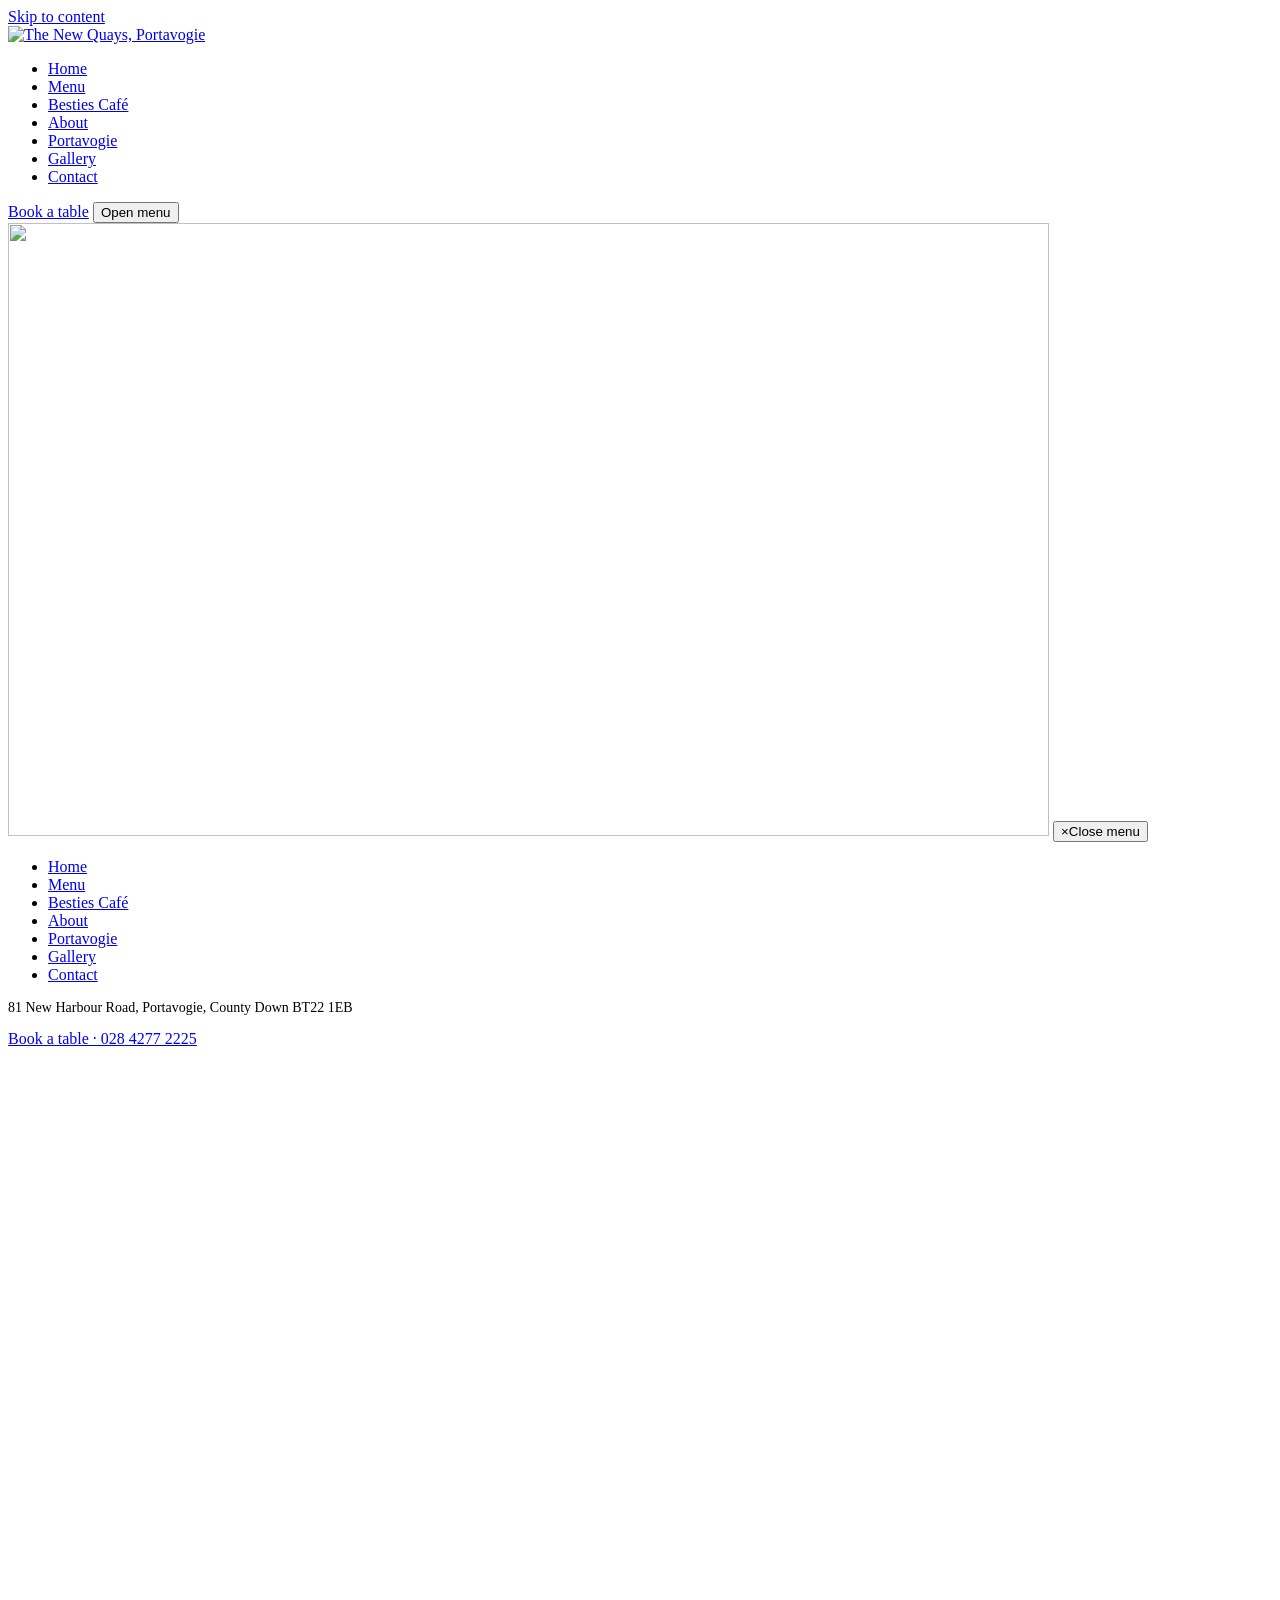
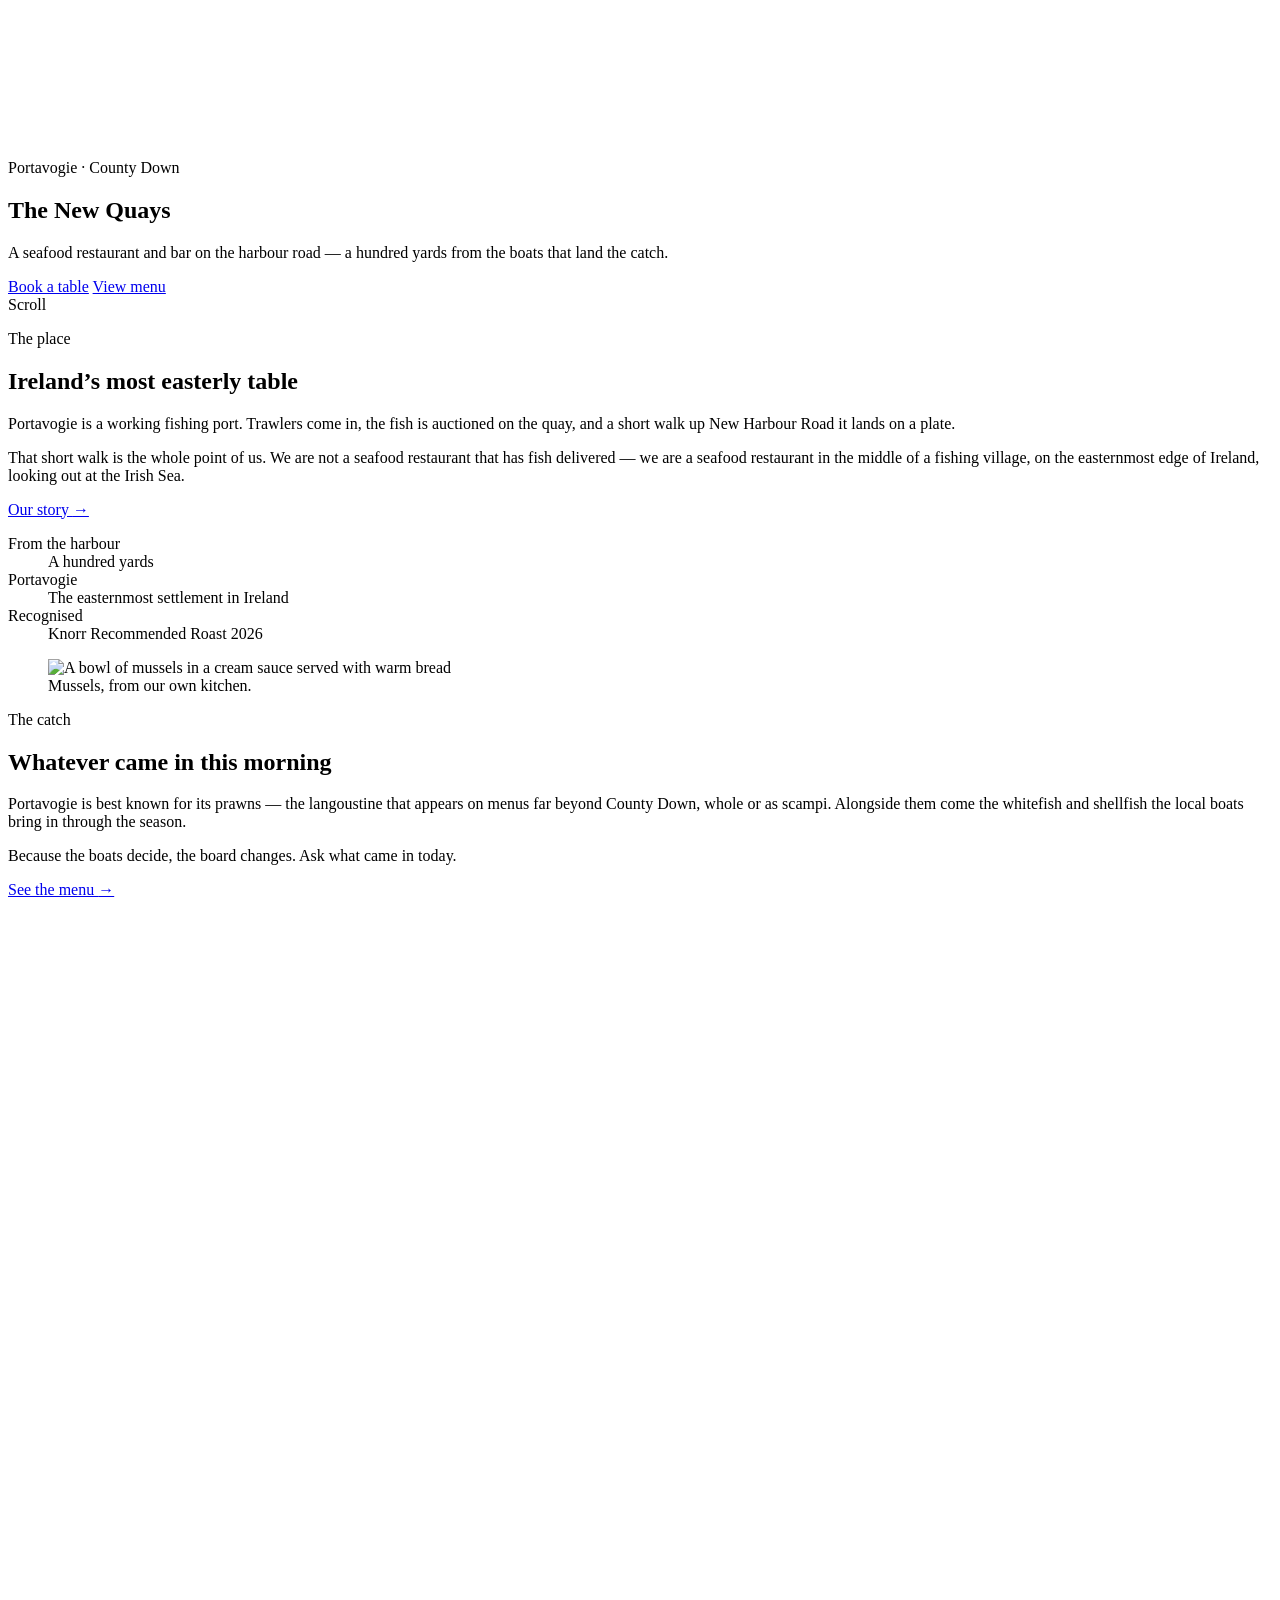
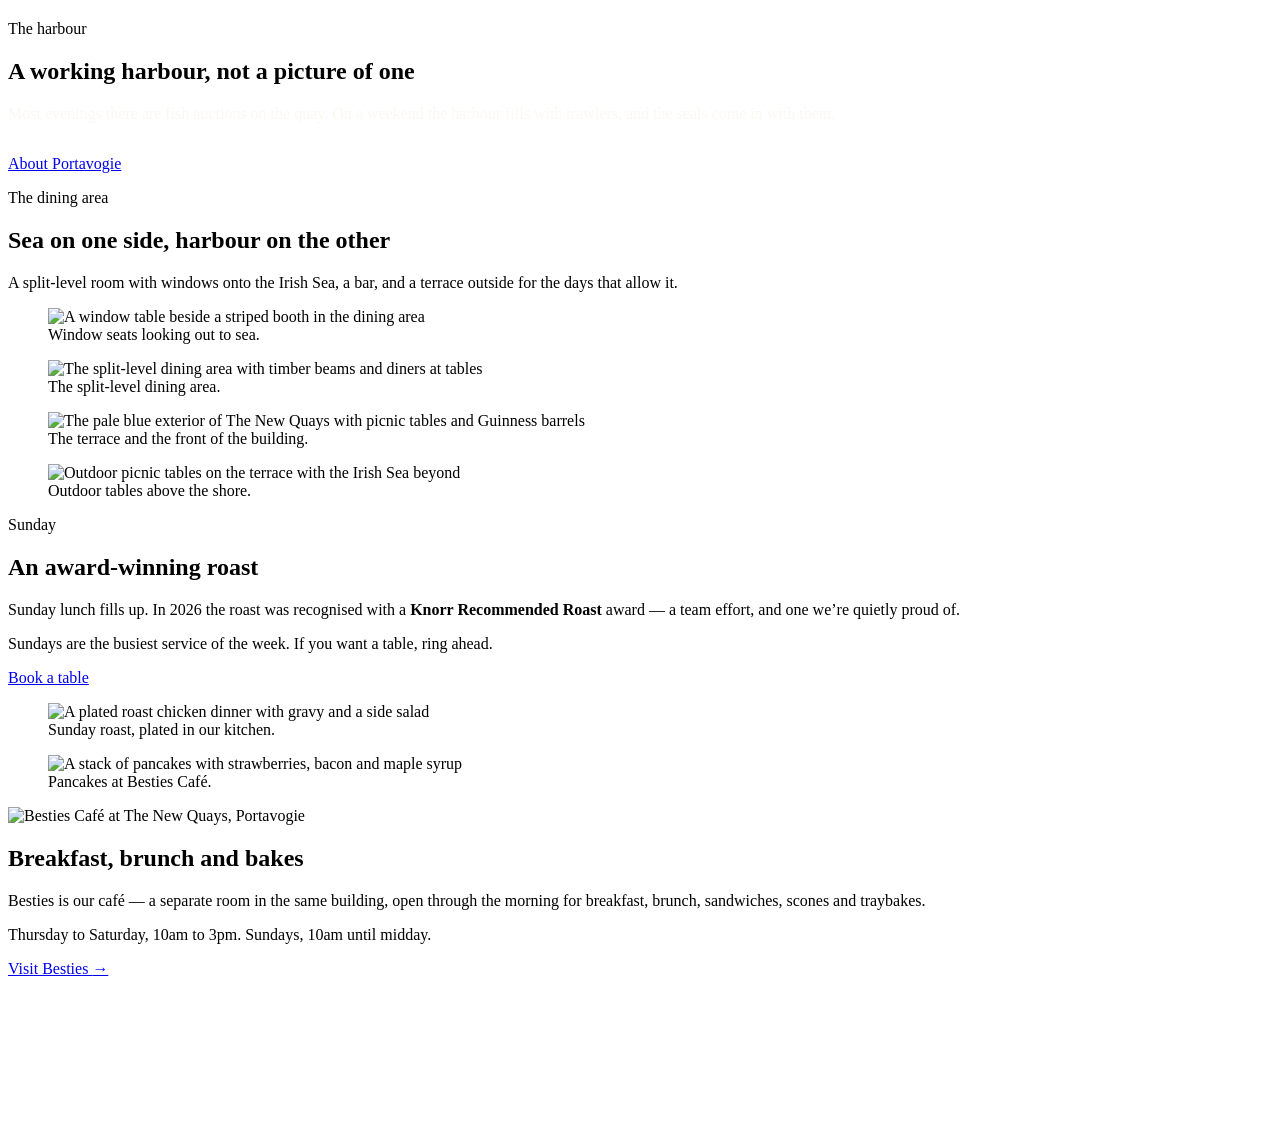
==== index.html @ cab7f283 "Rename quaysindex.html to index.html" ====
<!DOCTYPE html>
<html lang="en-GB">
<head>
  <meta charset="utf-8">
  <meta name="viewport" content="width=device-width, initial-scale=1">
  <title>The New Quays, Portavogie | Seafood Restaurant &amp; Bar, County Down</title>
  <meta name="description" content="Seafood restaurant and bar on the harbour road in Portavogie, County Down. A hundred yards from the boats. Book a table on 028 4277 2225.">
  <link rel="canonical" href="https://REPLACE-WITH-DOMAIN.co.uk/index.html">
  <meta name="theme-color" content="#16120E">

  <meta property="og:type" content="website">
  <meta property="og:site_name" content="The New Quays, Portavogie">
  <meta property="og:locale" content="en_GB">
  <meta property="og:title" content="The New Quays, Portavogie | Seafood Restaurant &amp; Bar, County Down">
  <meta property="og:description" content="Seafood restaurant and bar on the harbour road in Portavogie, County Down. A hundred yards from the boats. Book a table on 028 4277 2225.">
  <meta property="og:url" content="https://REPLACE-WITH-DOMAIN.co.uk/index.html">
  <meta property="og:image" content="https://REPLACE-WITH-DOMAIN.co.uk/assets/img/harbour-aerial.jpg">
  <meta property="og:image:alt" content="The New Quays, Portavogie">
  <meta name="twitter:card" content="summary_large_image">
  <meta name="twitter:title" content="The New Quays, Portavogie | Seafood Restaurant &amp; Bar, County Down">
  <meta name="twitter:description" content="Seafood restaurant and bar on the harbour road in Portavogie, County Down. A hundred yards from the boats. Book a table on 028 4277 2225.">
  <meta name="twitter:image" content="https://REPLACE-WITH-DOMAIN.co.uk/assets/img/harbour-aerial.jpg">

  <link rel="icon" href="assets/img/logo-newquays.png" type="image/png">
  <link rel="apple-touch-icon" href="assets/img/logo-newquays.png">

  <link rel="preconnect" href="https://fonts.googleapis.com">
  <link rel="preconnect" href="https://fonts.gstatic.com" crossorigin>
  <link rel="stylesheet" href="https://fonts.googleapis.com/css2?family=Fraunces:opsz,wght@9..144,300;9..144,400;9..144,500&family=Inter+Tight:wght@400;500;600&display=swap">
  <link rel="preload" as="image" href="assets/img/harbour-aerial-1146.webp" type="image/webp" fetchpriority="high">
  <link rel="stylesheet" href="assets/css/style.css">
  <script>document.documentElement.classList.add("js");</script>

  <script type="application/ld+json">{
  "@context": "https://schema.org",
  "@type": "Restaurant",
  "@id": "https://REPLACE-WITH-DOMAIN.co.uk/#restaurant",
  "name": "The New Quays",
  "alternateName": ["The Quays", "New Quays Portavogie"],
  "description": "Seafood restaurant and bar on the harbour road in Portavogie, County Down, Northern Ireland.",
  "url": "https://REPLACE-WITH-DOMAIN.co.uk/",
  "telephone": "+442842772225",
  "servesCuisine": ["Seafood", "Irish", "British"],
  "priceRange": "££",
  "currenciesAccepted": "GBP",
  "hasMenu": "https://REPLACE-WITH-DOMAIN.co.uk/menu.html",
  "acceptsReservations": "True",
  "award": "Knorr Recommended Roast 2026",
  "image": ["https://REPLACE-WITH-DOMAIN.co.uk/assets/img/harbour-aerial.jpg", "https://REPLACE-WITH-DOMAIN.co.uk/assets/img/exterior-terrace.jpg", "https://REPLACE-WITH-DOMAIN.co.uk/assets/img/dish-mussels.jpg"],
  "address": {
    "@type": "PostalAddress",
    "streetAddress": "81 New Harbour Road",
    "addressLocality": "Portavogie",
    "addressRegion": "County Down",
    "postalCode": "BT22 1EB",
    "addressCountry": "GB"
  },
  "amenityFeature": [
    {"@type": "LocationFeatureSpecification", "name": "Free on-site parking", "value": true},
    {"@type": "LocationFeatureSpecification", "name": "Outdoor seating", "value": true},
    {"@type": "LocationFeatureSpecification", "name": "Dog friendly", "value": true}
  ],
  "department": {
    "@type": "CafeOrCoffeeShop",
    "@id": "https://REPLACE-WITH-DOMAIN.co.uk/besties.html#besties",
    "name": "Besties Café",
    "url": "https://REPLACE-WITH-DOMAIN.co.uk/besties.html",
    "telephone": "+442842772225",
    "servesCuisine": ["Breakfast", "Brunch", "Coffee"],
    "priceRange": "££",
    "address": {
      "@type": "PostalAddress",
      "streetAddress": "81 New Harbour Road",
      "addressLocality": "Portavogie",
      "addressRegion": "County Down",
      "postalCode": "BT22 1EB",
      "addressCountry": "GB"
    },
    "openingHoursSpecification": [
      {"@type": "OpeningHoursSpecification", "dayOfWeek": ["Thursday","Friday","Saturday"], "opens": "10:00", "closes": "15:00"},
      {"@type": "OpeningHoursSpecification", "dayOfWeek": "Sunday", "opens": "10:00", "closes": "12:00"}
    ]
  }
}</script>
</head>
<body>
<a class="skip-link" href="#main">Skip to content</a>
<header class="site-header">
  <div class="site-header__inner">
    <a class="brand" href="index.html" aria-label="The New Quays, Portavogie — home">
      <img src="assets/img/logo-newquays.webp" alt="The New Quays, Portavogie" width="1041" height="613">
    </a>
    <nav class="nav" aria-label="Primary"><ul><li><a href="index.html" aria-current="page">Home</a></li><li><a href="menu.html">Menu</a></li><li><a href="besties.html">Besties Café</a></li><li><a href="about.html">About</a></li><li><a href="portavogie.html">Portavogie</a></li><li><a href="gallery.html">Gallery</a></li><li><a href="contact.html">Contact</a></li></ul></nav>
    <div class="header-actions">
      <a class="btn btn--primary" href="tel:+442842772225" data-book>Book a table</a>
      <button class="nav-toggle" type="button" aria-expanded="false" aria-controls="mobile-nav">
        <span class="nav-toggle__bars" aria-hidden="true"></span>
        <span class="visually-hidden">Open menu</span>
      </button>
    </div>
  </div>
</header>

<div class="mobile-nav" id="mobile-nav" data-open="false" aria-hidden="true">
  <div class="mobile-nav__top">
    <img src="assets/img/logo-newquays.webp" alt="" width="1041" height="613">
    <button class="mobile-nav__close" type="button"><span aria-hidden="true">&times;</span><span class="visually-hidden">Close menu</span></button>
  </div>
  <nav aria-label="Mobile"><ul><li><a class="mobile-nav__link" style="--i:0" href="index.html" aria-current="page">Home</a></li><li><a class="mobile-nav__link" style="--i:1" href="menu.html">Menu</a></li><li><a class="mobile-nav__link" style="--i:2" href="besties.html">Besties Café</a></li><li><a class="mobile-nav__link" style="--i:3" href="about.html">About</a></li><li><a class="mobile-nav__link" style="--i:4" href="portavogie.html">Portavogie</a></li><li><a class="mobile-nav__link" style="--i:5" href="gallery.html">Gallery</a></li><li><a class="mobile-nav__link" style="--i:6" href="contact.html">Contact</a></li></ul></nav>
  <div class="mobile-nav__foot">
    <p class="muted" style="font-size:.875rem">81 New Harbour Road, Portavogie, County Down BT22 1EB</p>
    <a class="btn btn--primary" href="tel:+442842772225" data-book>Book a table &middot; 028 4277 2225</a>
  </div>
</div>
<main id="main">

<section class="hero">
  <div class="hero__media">
    <picture><source type="image/webp" srcset="assets/img/harbour-aerial-600.webp 600w, assets/img/harbour-aerial-900.webp 900w, assets/img/harbour-aerial-1146.webp 1146w" sizes="100vw"><img src="assets/img/harbour-aerial.jpg" alt="Aerial view of Portavogie harbour with fishing boats moored inside the sea walls" loading="eager" decoding="async" fetchpriority="high" width="1146" height="691" class=""></picture>
  </div>
  <div class="hero__inner wrap">
    <p class="hero__place">Portavogie &middot; County Down</p>
    <h1>The New Quays</h1>
    <p class="hero__lead">A seafood restaurant and bar on the harbour road &mdash; a hundred yards from the boats that land the catch.</p>
    <div class="hero__actions">
      <a class="btn btn--on-image" href="tel:+442842772225" data-book>Book a table</a>
      <a class="btn btn--ghost" href="menu.html">View menu</a>
    </div>
  </div>
  <span class="hero__scroll" aria-hidden="true">Scroll</span>
</section>

<section class="section">
  <div class="wrap">
    <div class="split split--wide-text reveal">
      <div>
        <p class="eyebrow">The place</p>
        <h2>Ireland&rsquo;s most easterly table</h2>
      </div>
      <div class="stack">
        <p class="lead">Portavogie is a working fishing port. Trawlers come in, the fish is auctioned on the quay, and a short walk up New Harbour Road it lands on a plate.</p>
        <p class="muted">That short walk is the whole point of us. We are not a seafood restaurant that has fish delivered &mdash; we are a seafood restaurant in the middle of a fishing village, on the easternmost edge of Ireland, looking out at the Irish Sea.</p>
        <a class="link-arrow" href="about.html">Our story <span aria-hidden="true">&rarr;</span></a>
      </div>
    </div>

    <dl class="facts mt-l reveal">
      <div class="fact"><dt>From the harbour</dt><dd>A hundred yards</dd></div>
      <div class="fact"><dt>Portavogie</dt><dd>The easternmost settlement in Ireland</dd></div>
      <div class="fact"><dt>Recognised</dt><dd>Knorr Recommended Roast 2026</dd></div>
    </dl>
  </div>
</section>

<section class="section section--tint">
  <div class="wrap">
    <div class="split split--wide-media reveal">
      <figure class="fig">
        <picture><source type="image/webp" srcset="assets/img/dish-mussels-600.webp 600w, assets/img/dish-mussels-900.webp 900w, assets/img/dish-mussels-1065.webp 1065w" sizes="(min-width:56rem) 45vw, 92vw"><img src="assets/img/dish-mussels.jpg" alt="A bowl of mussels in a cream sauce served with warm bread" loading="lazy" decoding="async" width="1065" height="1430" class="" style="aspect-ratio:4/5;object-fit:cover"></picture>
        <figcaption>Mussels, from our own kitchen.</figcaption>
      </figure>
      <div class="stack">
        <p class="eyebrow">The catch</p>
        <h2>Whatever came in this morning</h2>
        <p class="muted">Portavogie is best known for its prawns &mdash; the langoustine that appears on menus far beyond County Down, whole or as scampi. Alongside them come the whitefish and shellfish the local boats bring in through the season.</p>
        <p class="muted">Because the boats decide, the board changes. Ask what came in today.</p>
        <a class="link-arrow" href="menu.html">See the menu <span aria-hidden="true">&rarr;</span></a>
      </div>
    </div>
  </div>
</section>

<section class="statement">
  <div class="statement__media"><picture><source type="image/webp" srcset="assets/img/harbour-boats-600.webp 600w, assets/img/harbour-boats-900.webp 900w, assets/img/harbour-boats-1100.webp 1100w" sizes="100vw"><img src="assets/img/harbour-boats.jpg" alt="Fishing trawlers moored in Portavogie harbour on a clear morning" loading="lazy" decoding="async" width="1100" height="701" class=""></picture></div>
  <div class="statement__inner">
    <p class="eyebrow eyebrow--center" style="color:var(--gold-lt)">The harbour</p>
    <h2>A working harbour, not a picture of one</h2>
    <p class="lead" style="margin-top:1.25rem;color:rgba(250,247,240,.88)">Most evenings there are fish auctions on the quay. On a weekend the harbour fills with trawlers, and the seals come in with them.</p>
    <p style="margin-top:2rem"><a class="btn btn--on-image" href="portavogie.html">About Portavogie</a></p>
  </div>
</section>

<section class="section">
  <div class="wrap">
    <div class="reveal" style="max-width:44rem">
      <p class="eyebrow">The dining area</p>
      <h2>Sea on one side, harbour on the other</h2>
      <p class="muted mt-m">A split-level room with windows onto the Irish Sea, a bar, and a terrace outside for the days that allow it.</p>
    </div>
    <div class="rail mt-l reveal">
      <figure class="fig"><picture><source type="image/webp" srcset="assets/img/dining-booth-600.webp 600w, assets/img/dining-booth-900.webp 900w, assets/img/dining-booth-1181.webp 1181w" sizes="(min-width:72rem) 27vw, (min-width:46rem) 38vw, 76vw"><img src="assets/img/dining-booth.jpg" alt="A window table beside a striped booth in the dining area" loading="lazy" decoding="async" width="1181" height="873" class="" style="aspect-ratio:3/4;object-fit:cover"></picture><figcaption>Window seats looking out to sea.</figcaption></figure>
      <figure class="fig"><picture><source type="image/webp" srcset="assets/img/dining-room-600.webp 600w, assets/img/dining-room-900.webp 900w, assets/img/dining-room-1200.webp 1200w, assets/img/dining-room-1209.webp 1209w" sizes="(min-width:72rem) 27vw, (min-width:46rem) 38vw, 76vw"><img src="assets/img/dining-room.jpg" alt="The split-level dining area with timber beams and diners at tables" loading="lazy" decoding="async" width="1209" height="643" class="" style="aspect-ratio:3/4;object-fit:cover"></picture><figcaption>The split-level dining area.</figcaption></figure>
      <figure class="fig"><picture><source type="image/webp" srcset="assets/img/exterior-terrace-600.webp 600w, assets/img/exterior-terrace-900.webp 900w, assets/img/exterior-terrace-1200.webp 1200w, assets/img/exterior-terrace-1245.webp 1245w" sizes="(min-width:72rem) 27vw, (min-width:46rem) 38vw, 76vw"><img src="assets/img/exterior-terrace.jpg" alt="The pale blue exterior of The New Quays with picnic tables and Guinness barrels" loading="lazy" decoding="async" width="1245" height="901" class="" style="aspect-ratio:3/4;object-fit:cover"></picture><figcaption>The terrace and the front of the building.</figcaption></figure>
      <figure class="fig"><picture><source type="image/webp" srcset="assets/img/terrace-sea-600.webp 600w, assets/img/terrace-sea-900.webp 900w, assets/img/terrace-sea-1200.webp 1200w, assets/img/terrace-sea-1235.webp 1235w" sizes="(min-width:72rem) 27vw, (min-width:46rem) 38vw, 76vw"><img src="assets/img/terrace-sea.jpg" alt="Outdoor picnic tables on the terrace with the Irish Sea beyond" loading="lazy" decoding="async" width="1235" height="922" class="" style="aspect-ratio:3/4;object-fit:cover"></picture><figcaption>Outdoor tables above the shore.</figcaption></figure>
    </div>
  </div>
</section>

<section class="section section--tint">
  <div class="wrap">
    <div class="split split--flip reveal">
      <div class="stack">
        <p class="eyebrow">Sunday</p>
        <h2>An award-winning roast</h2>
        <p class="muted">Sunday lunch fills up. In 2026 the roast was recognised with a <strong>Knorr Recommended Roast</strong> award &mdash; a team effort, and one we&rsquo;re quietly proud of.</p>
        <p class="muted">Sundays are the busiest service of the week. If you want a table, ring ahead.</p>
        <a class="btn btn--primary" href="tel:+442842772225" data-book>Book a table</a>
      </div>
      <figure class="fig"><picture><source type="image/webp" srcset="assets/img/dish-roast-600.webp 600w, assets/img/dish-roast-900.webp 900w, assets/img/dish-roast-1200.webp 1200w, assets/img/dish-roast-1282.webp 1282w" sizes="(min-width:56rem) 45vw, 92vw"><img src="assets/img/dish-roast.jpg" alt="A plated roast chicken dinner with gravy and a side salad" loading="lazy" decoding="async" width="1282" height="866" class="" style="aspect-ratio:4/3;object-fit:cover"></picture><figcaption>Sunday roast, plated in our kitchen.</figcaption></figure>
    </div>
  </div>
</section>

<section class="section">
  <div class="wrap">
    <div class="split split--wide-media reveal">
      <figure class="fig"><picture><source type="image/webp" srcset="assets/img/besties-pancakes-600.webp 600w, assets/img/besties-pancakes-900.webp 900w, assets/img/besties-pancakes-1200.webp 1200w, assets/img/besties-pancakes-1282.webp 1282w" sizes="(min-width:56rem) 45vw, 92vw"><img src="assets/img/besties-pancakes.jpg" alt="A stack of pancakes with strawberries, bacon and maple syrup" loading="lazy" decoding="async" width="1282" height="1543" class="" style="aspect-ratio:4/5;object-fit:cover"></picture><figcaption>Pancakes at Besties Café.</figcaption></figure>
      <div class="stack">
        <img class="besties-lockup" src="assets/img/logo-besties.webp" alt="Besties Café at The New Quays, Portavogie" width="762" height="588" loading="lazy" decoding="async">
        <h2>Breakfast, brunch and bakes</h2>
        <p class="muted">Besties is our caf&eacute; &mdash; a separate room in the same building, open through the morning for breakfast, brunch, sandwiches, scones and traybakes.</p>
        <p class="muted">Thursday to Saturday, 10am to 3pm. Sundays, 10am until midday.</p>
        <a class="link-arrow" href="besties.html">Visit Besties <span aria-hidden="true">&rarr;</span></a>
      </div>
    </div>
  </div>
</section>

<section class="statement">
  <div class="statement__media"><picture><source type="image/webp" srcset="assets/img/exterior-dusk-600.webp 600w, assets/img/exterior-dusk-900.webp 900w, assets/img/exterior-dusk-1200.webp 1200w, assets/img/exterior-dusk-1225.webp 1225w" sizes="100vw"><img src="assets/img/exterior-dusk.jpg" alt="The New Quays at golden hour, seen from New Harbour Road" loading="lazy" decoding="async" width="1225" height="739" class=""></picture></div>
  <div class="statement__inner">
    <p class="eyebrow eyebrow--center" style="color:var(--gold-lt)">Reservations</p>
    <h2>Come to The New Quays</h2>
    <p class="lead" style="margin-top:1.25rem;color:rgba(250,247,240,.88)">We take every booking over the phone. Give us a ring and we&rsquo;ll find you a table.</p>
    <p style="margin-top:2rem"><a class="btn btn--on-image" href="tel:+442842772225" data-book>Book a table &middot; 028 4277 2225</a></p>
    <p style="margin-top:1rem"><span class="status-pill" data-status="restaurant" style="color:rgba(250,247,240,.8)" hidden></span></p>
  </div>
</section>

</main>
<footer class="site-footer">
  <div class="wrap">
    <div class="footer-grid">
      <div>
        <img class="footer-logo" src="assets/img/logo-newquays.webp" alt="The New Quays, Portavogie" width="1041" height="613">
        <p class="muted" style="font-size:.9375rem;max-width:26ch">Seafood, a working harbour and a warm welcome on the east coast of the Ards Peninsula.</p>
      </div>
      <div>
        <h2>Visit</h2>
        <ul>
          <li><a href="menu.html">Menu</a></li>
          <li><a href="besties.html">Besties Café</a></li>
          <li><a href="about.html">About</a></li>
          <li><a href="portavogie.html">Portavogie</a></li>
          <li><a href="gallery.html">Gallery</a></li>
          <li><a href="contact.html">Contact</a></li>
        </ul>
      </div>
      <div>
        <h3>Find us</h3>
        <address style="font-style:normal;font-size:.9375rem;line-height:1.8">
          81 New Harbour Road<br>Portavogie<br>County Down<br>BT22 1EB
        </address>
        <p style="margin-top:1rem"><a href="tel:+442842772225" style="text-decoration:none">028 4277 2225</a></p>
      </div>
      <div>
        <h3>Hours</h3>
        <p class="muted" style="font-size:.9375rem">Restaurant<br><strong style="color:var(--paper)">[OPENING HOURS]</strong></p>
        <p class="muted" style="font-size:.9375rem;margin-top:.75rem">Besties Café<br><strong style="color:var(--paper)">Thu&ndash;Sat 10am&ndash;3pm<br>Sun 10am&ndash;12pm</strong></p>
        <a class="btn btn--primary" style="margin-top:1.25rem" href="tel:+442842772225" data-book>Book a table</a>
        <p class="muted" style="font-size:.8125rem;margin-top:1rem">[FACEBOOK URL] &middot; [INSTAGRAM URL]</p>
      </div>
    </div>
    <div class="footer-bottom">
      <p>&copy; <span data-year>2026</span> The New Quays, Portavogie. All rights reserved.</p>
      <p class="credit">Website by <a href="https://apexdesignni.co.uk/" rel="noopener">Apex Design NI</a></p>
    </div>
  </div>
</footer>

<!-- Sticky mobile booking bar -->
<div class="book-bar" data-visible="false">
  <span class="book-bar__status status-pill" data-status="restaurant" hidden></span>
  <a class="btn" href="tel:+442842772225" data-book>Book a table &middot; 028 4277 2225</a>
</div>

<!-- Desktop booking panel: tel: links do nothing useful on a laptop,
     so the same button opens this instead. -->
<div class="modal" id="booking-panel" data-open="false" role="dialog" aria-modal="true" aria-labelledby="booking-panel-title">
  <button class="modal__btn modal__close" type="button" data-panel-close><span aria-hidden="true">&times;</span><span class="visually-hidden">Close</span></button>
  <div style="background:var(--paper);color:var(--ink);padding:clamp(2rem,5vw,3.5rem);max-width:34rem;width:100%;text-align:center">
    <p class="eyebrow eyebrow--center">Reservations</p>
    <h2 id="booking-panel-title" style="font-size:clamp(1.8rem,3.4vw,2.6rem)">Book by phone</h2>
    <p class="muted" style="margin-top:1rem">We take every reservation over the phone. Give us a ring and we&rsquo;ll find you a table.</p>
    <p style="font-family:var(--display);font-size:clamp(1.8rem,4vw,2.6rem);margin-top:1.5rem"><a href="tel:+442842772225" style="text-decoration:none">028 4277 2225</a></p>
    <p style="margin-top:.5rem"><span class="status-pill" data-status="restaurant" hidden></span></p>
    <p><button class="btn btn--ghost" type="button" data-copy-phone style="margin-top:1.25rem">Copy number</button></p>
    <p class="muted" style="font-size:.875rem;margin-top:1.5rem">Parties of 8 or more, a birthday, a dietary requirement or a dog &mdash; mention it when you ring and we&rsquo;ll be ready for you.</p>
  </div>
</div>

<script src="assets/js/site-config.js"></script>
<script src="assets/js/main.js" defer></script>
</body>
</html>
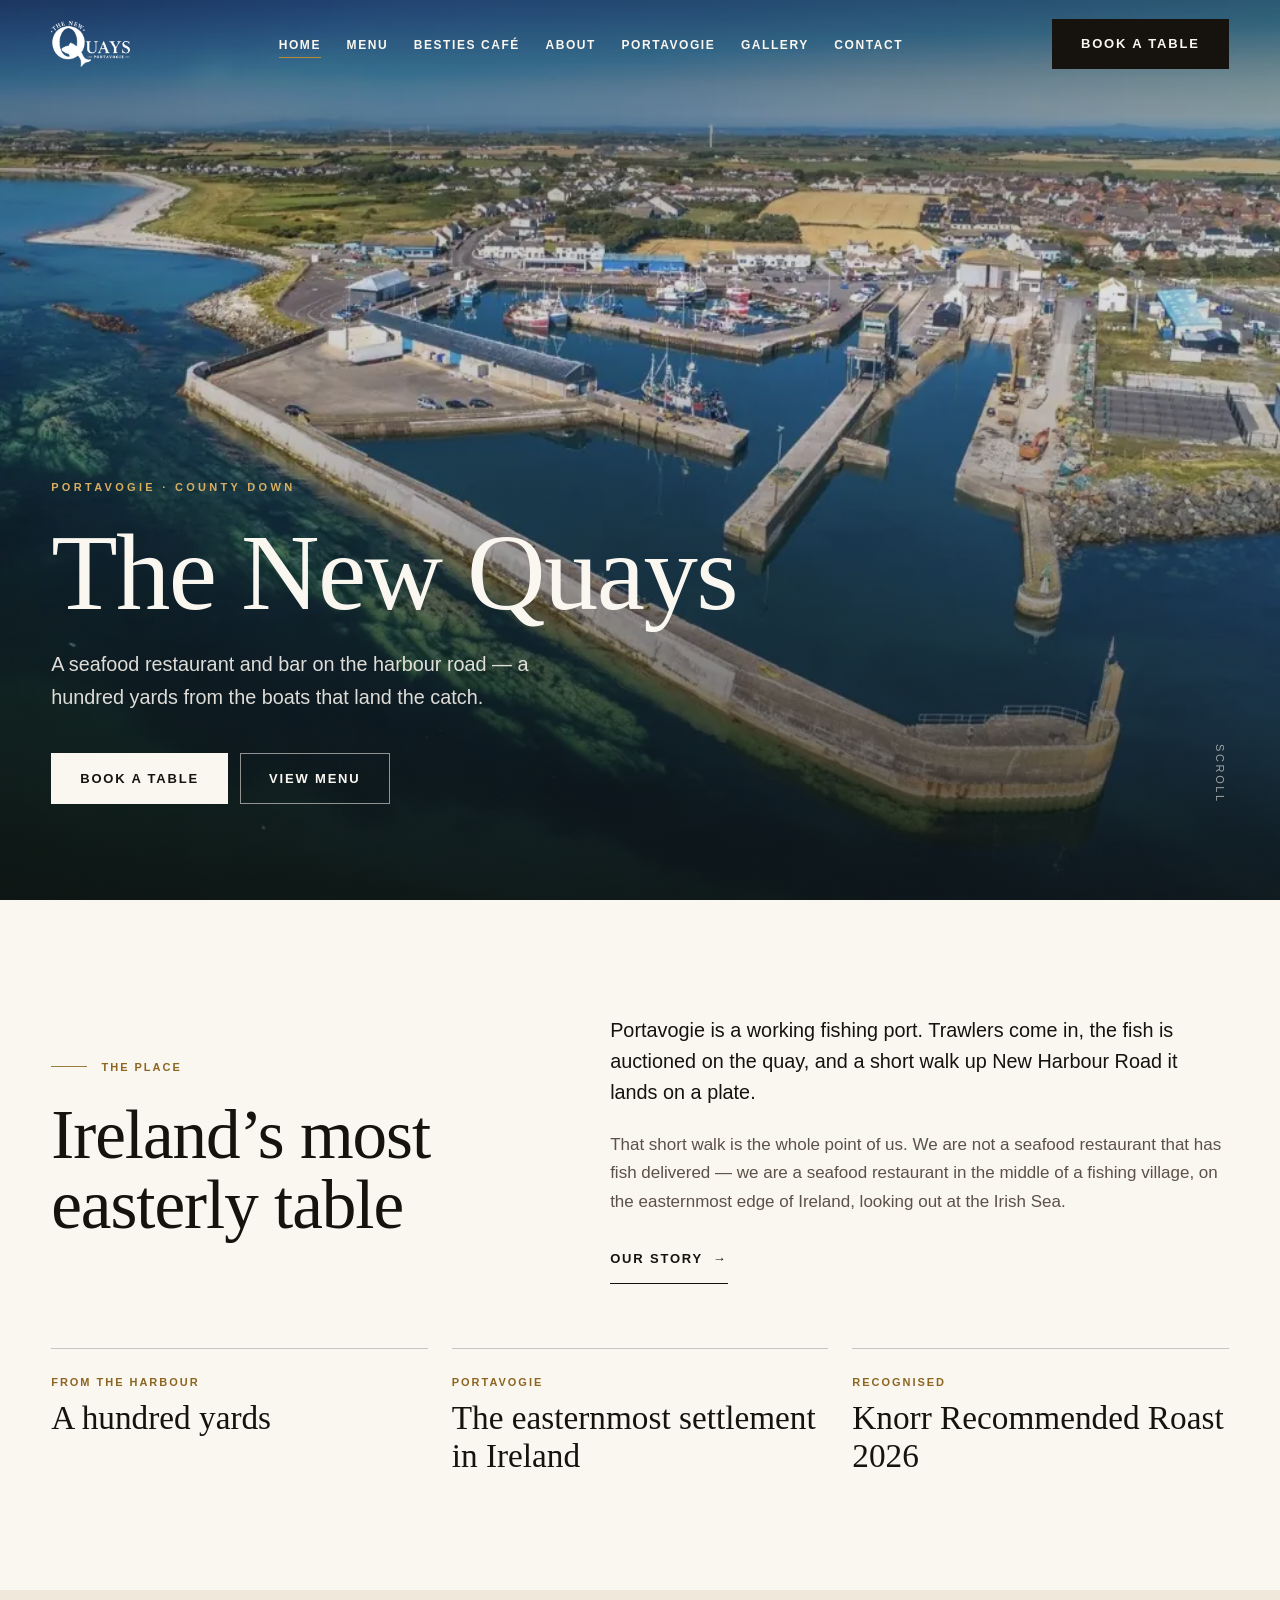
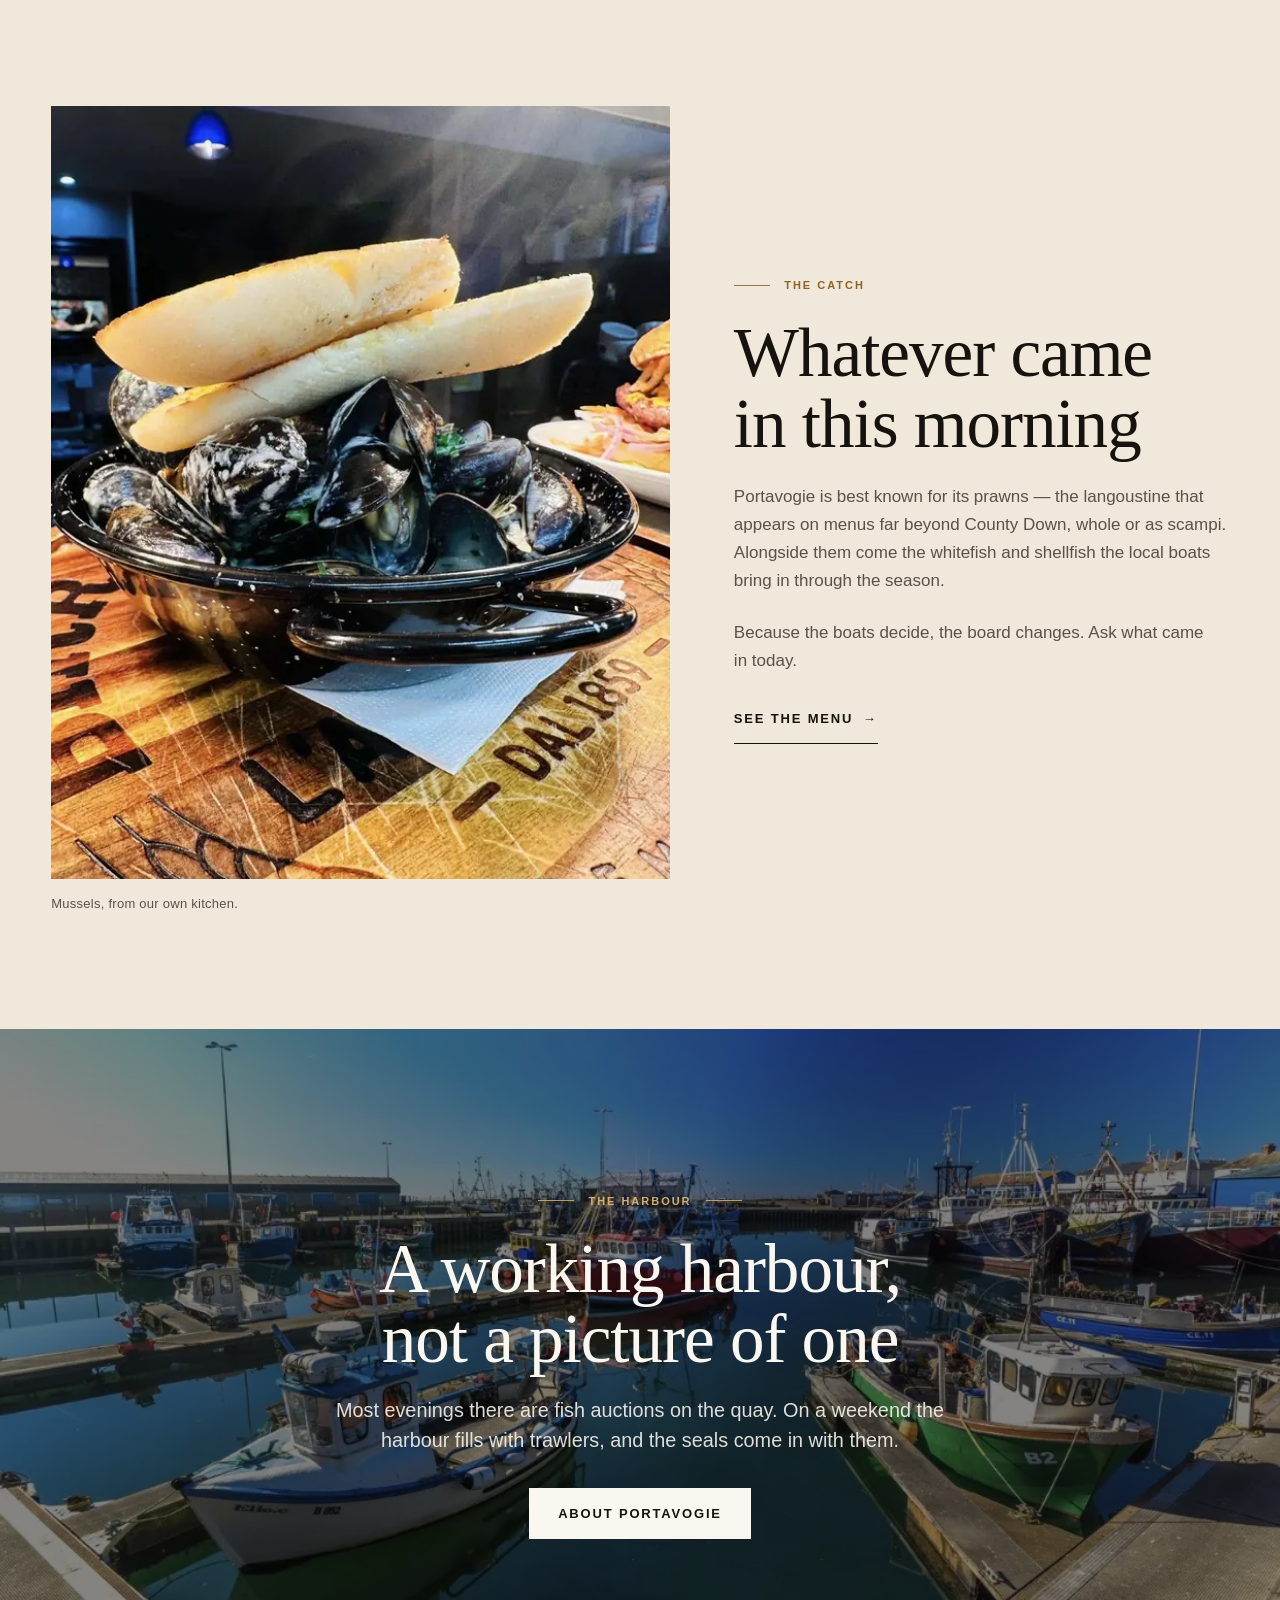
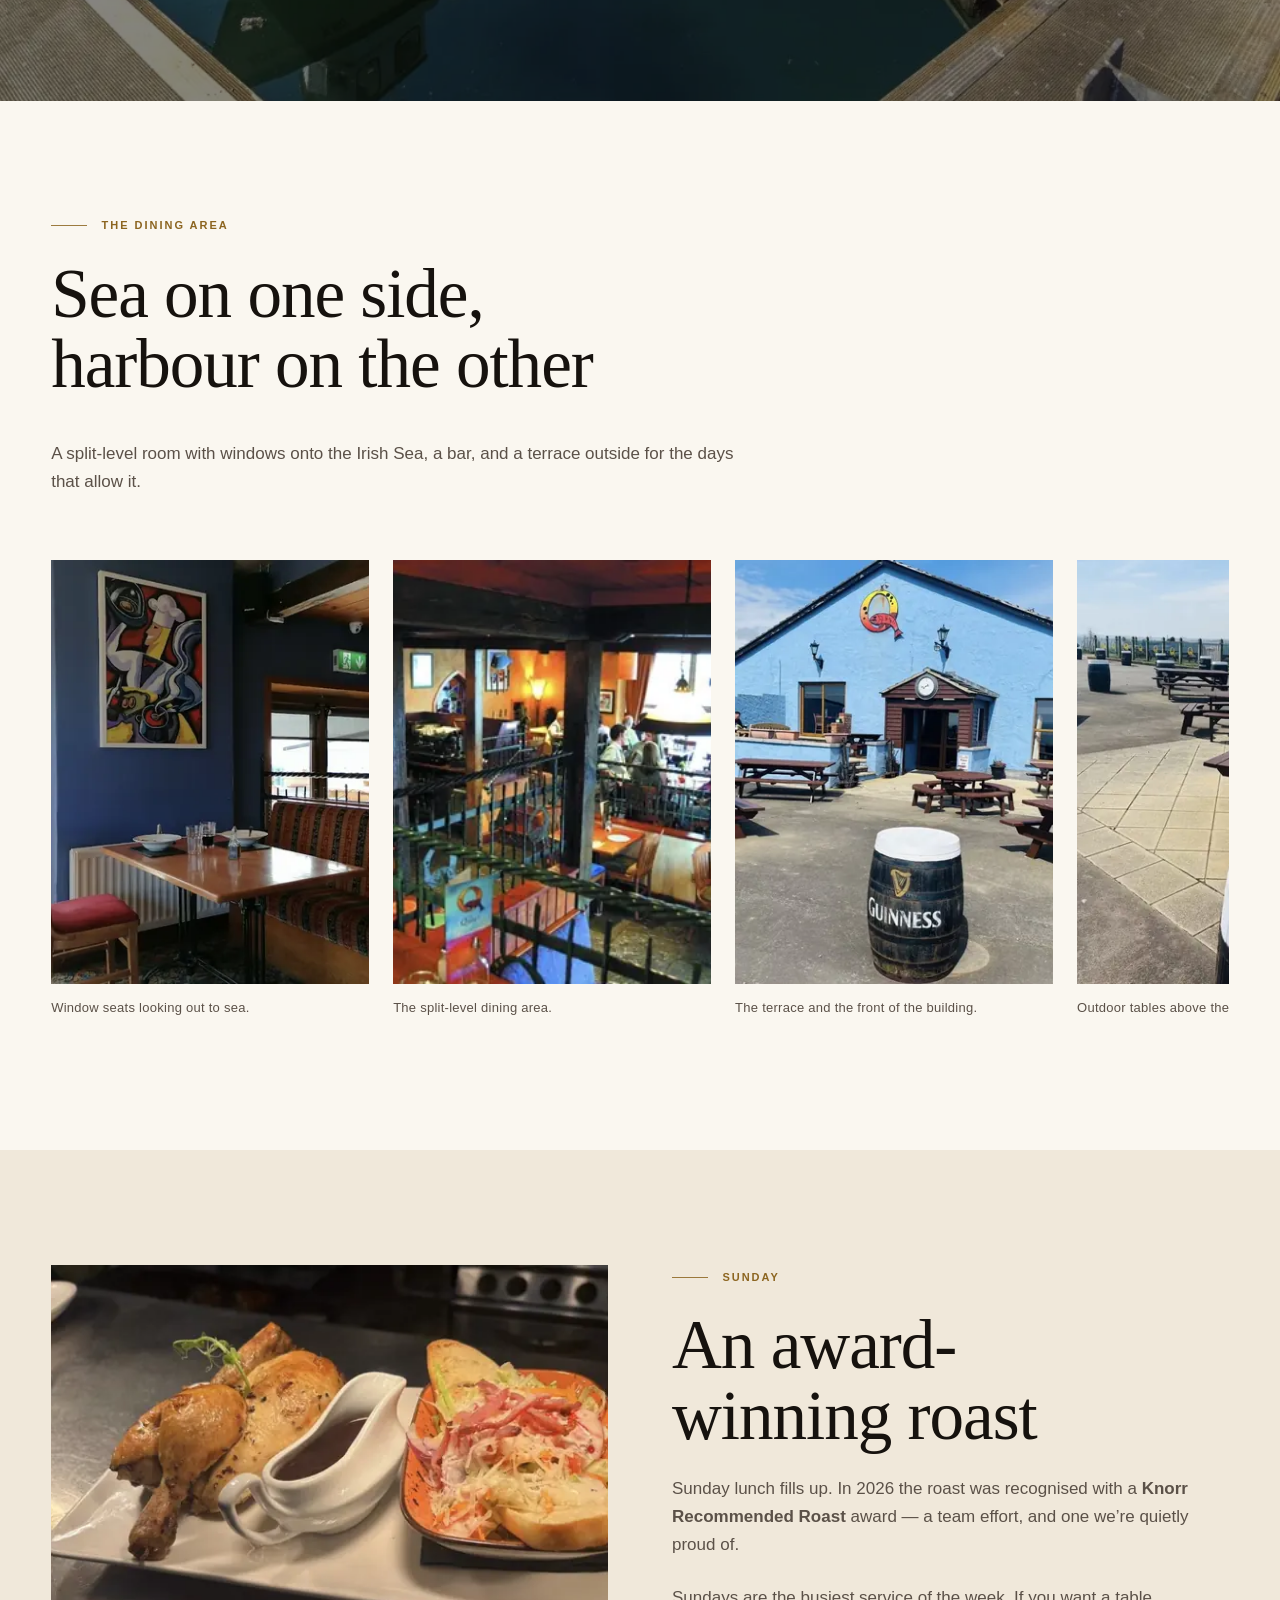
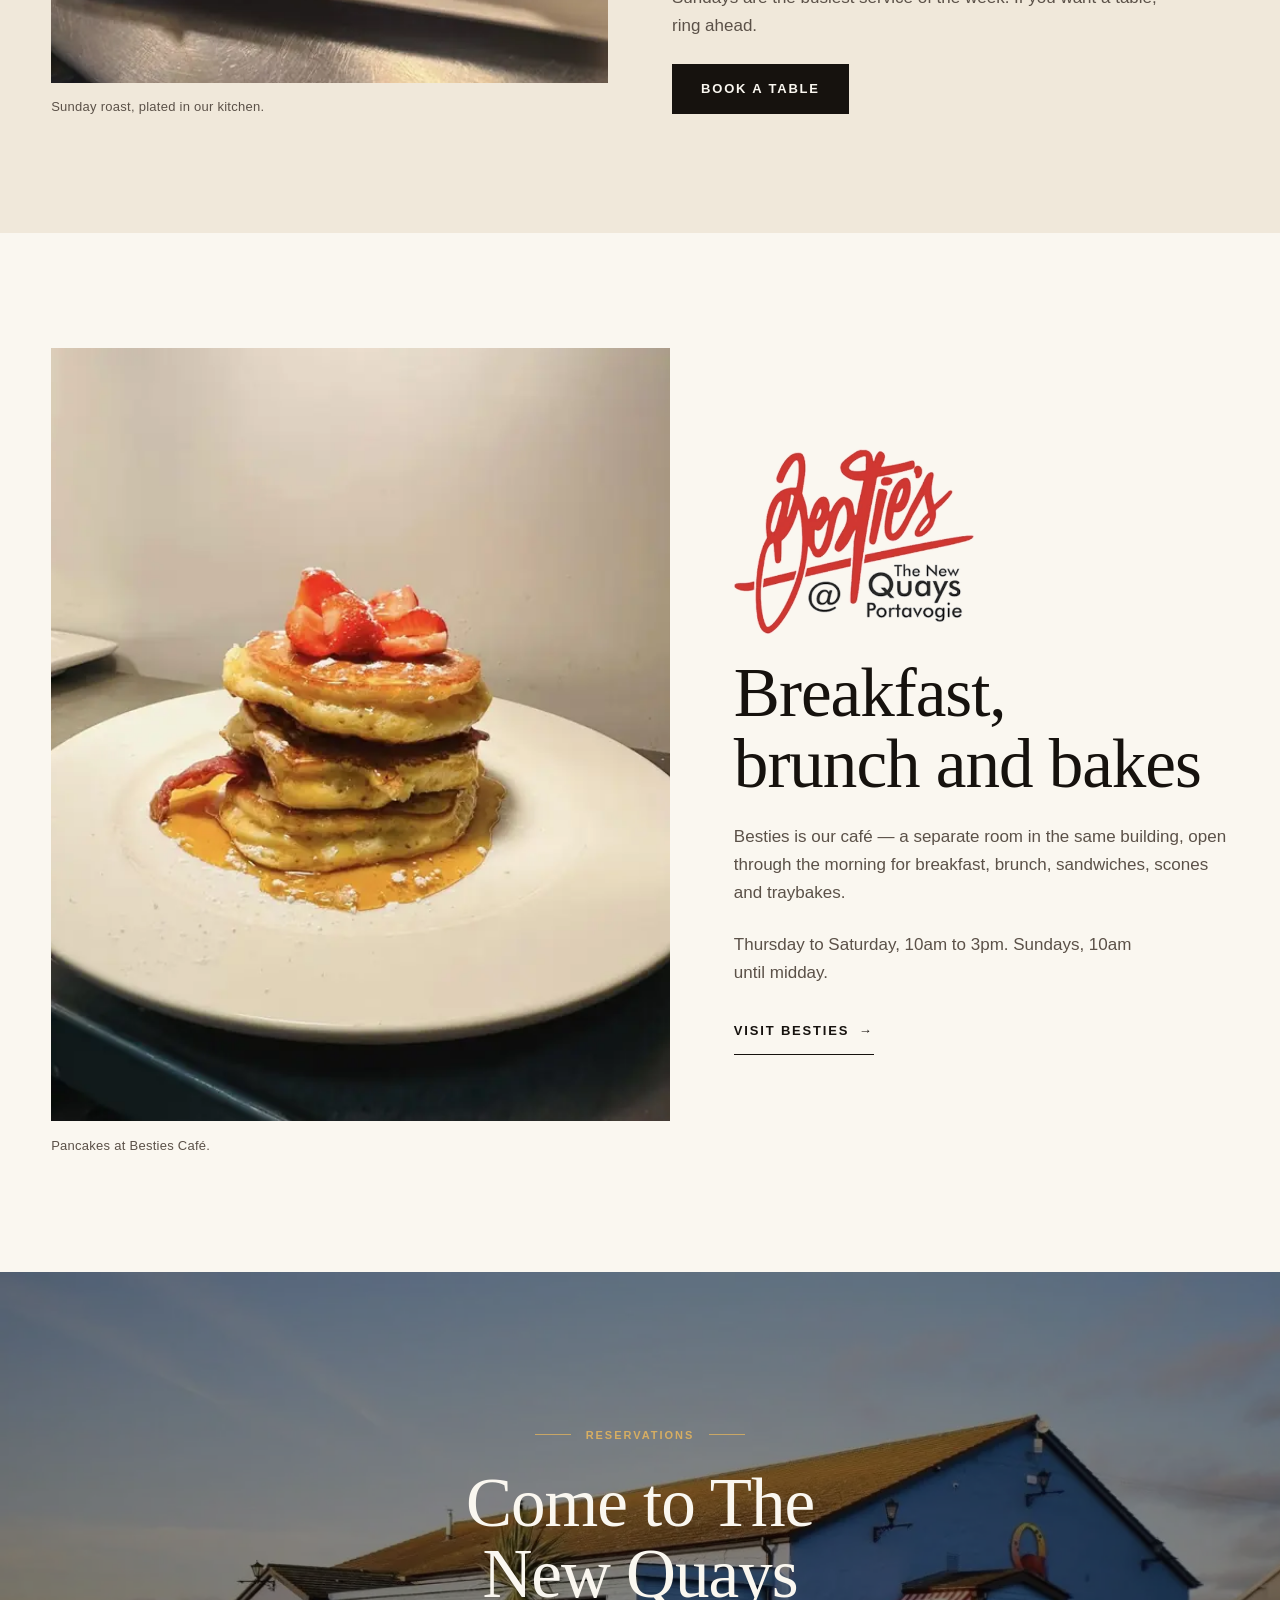
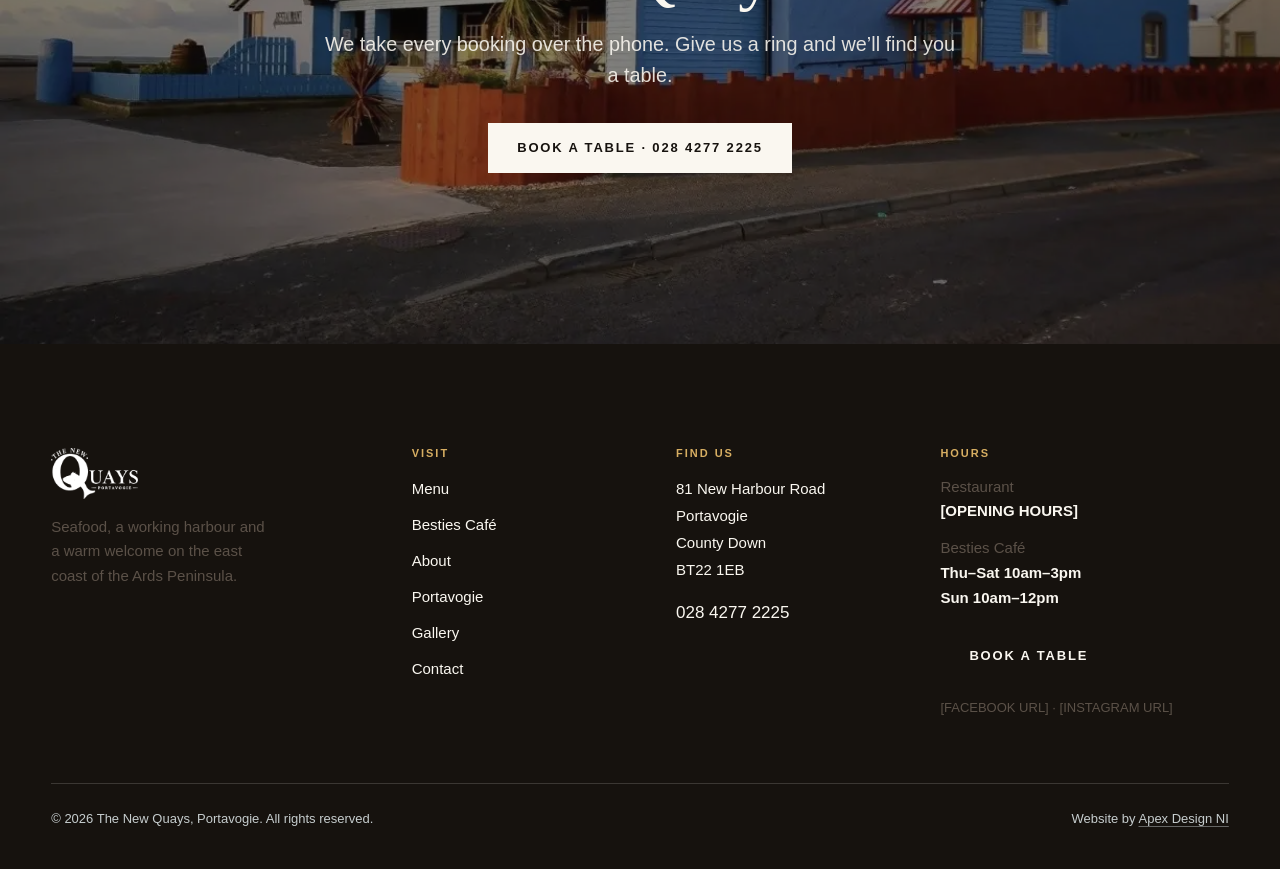
==== commit 7fa67534: "Add files via upload" ====
--- a/index.html
+++ b/index.html
@@ -14,21 +14,21 @@
   <meta property="og:title" content="The New Quays, Portavogie | Seafood Restaurant &amp; Bar, County Down">
   <meta property="og:description" content="Seafood restaurant and bar on the harbour road in Portavogie, County Down. A hundred yards from the boats. Book a table on 028 4277 2225.">
   <meta property="og:url" content="https://REPLACE-WITH-DOMAIN.co.uk/index.html">
-  <meta property="og:image" content="https://REPLACE-WITH-DOMAIN.co.uk/assets/img/harbour-aerial.jpg">
+  <meta property="og:image" content="https://REPLACE-WITH-DOMAIN.co.uk/img/harbour-aerial.jpg">
   <meta property="og:image:alt" content="The New Quays, Portavogie">
   <meta name="twitter:card" content="summary_large_image">
   <meta name="twitter:title" content="The New Quays, Portavogie | Seafood Restaurant &amp; Bar, County Down">
   <meta name="twitter:description" content="Seafood restaurant and bar on the harbour road in Portavogie, County Down. A hundred yards from the boats. Book a table on 028 4277 2225.">
-  <meta name="twitter:image" content="https://REPLACE-WITH-DOMAIN.co.uk/assets/img/harbour-aerial.jpg">
-
-  <link rel="icon" href="assets/img/logo-newquays.png" type="image/png">
-  <link rel="apple-touch-icon" href="assets/img/logo-newquays.png">
+  <meta name="twitter:image" content="https://REPLACE-WITH-DOMAIN.co.uk/img/harbour-aerial.jpg">
+
+  <link rel="icon" href="img/logo-newquays.png" type="image/png">
+  <link rel="apple-touch-icon" href="img/logo-newquays.png">
 
   <link rel="preconnect" href="https://fonts.googleapis.com">
   <link rel="preconnect" href="https://fonts.gstatic.com" crossorigin>
   <link rel="stylesheet" href="https://fonts.googleapis.com/css2?family=Fraunces:opsz,wght@9..144,300;9..144,400;9..144,500&family=Inter+Tight:wght@400;500;600&display=swap">
-  <link rel="preload" as="image" href="assets/img/harbour-aerial-1146.webp" type="image/webp" fetchpriority="high">
-  <link rel="stylesheet" href="assets/css/style.css">
+  <link rel="preload" as="image" href="img/harbour-aerial-1146.webp" type="image/webp" fetchpriority="high">
+  <link rel="stylesheet" href="css/style.css">
   <script>document.documentElement.classList.add("js");</script>
 
   <script type="application/ld+json">{
@@ -46,7 +46,7 @@
   "hasMenu": "https://REPLACE-WITH-DOMAIN.co.uk/menu.html",
   "acceptsReservations": "True",
   "award": "Knorr Recommended Roast 2026",
-  "image": ["https://REPLACE-WITH-DOMAIN.co.uk/assets/img/harbour-aerial.jpg", "https://REPLACE-WITH-DOMAIN.co.uk/assets/img/exterior-terrace.jpg", "https://REPLACE-WITH-DOMAIN.co.uk/assets/img/dish-mussels.jpg"],
+  "image": ["https://REPLACE-WITH-DOMAIN.co.uk/img/harbour-aerial.jpg", "https://REPLACE-WITH-DOMAIN.co.uk/img/exterior-terrace.jpg", "https://REPLACE-WITH-DOMAIN.co.uk/img/dish-mussels.jpg"],
   "address": {
     "@type": "PostalAddress",
     "streetAddress": "81 New Harbour Road",
@@ -88,7 +88,7 @@
 <header class="site-header">
   <div class="site-header__inner">
     <a class="brand" href="index.html" aria-label="The New Quays, Portavogie — home">
-      <img src="assets/img/logo-newquays.webp" alt="The New Quays, Portavogie" width="1041" height="613">
+      <img src="img/logo-newquays.webp" alt="The New Quays, Portavogie" width="1041" height="613">
     </a>
     <nav class="nav" aria-label="Primary"><ul><li><a href="index.html" aria-current="page">Home</a></li><li><a href="menu.html">Menu</a></li><li><a href="besties.html">Besties Café</a></li><li><a href="about.html">About</a></li><li><a href="portavogie.html">Portavogie</a></li><li><a href="gallery.html">Gallery</a></li><li><a href="contact.html">Contact</a></li></ul></nav>
     <div class="header-actions">
@@ -103,7 +103,7 @@
 
 <div class="mobile-nav" id="mobile-nav" data-open="false" aria-hidden="true">
   <div class="mobile-nav__top">
-    <img src="assets/img/logo-newquays.webp" alt="" width="1041" height="613">
+    <img src="img/logo-newquays.webp" alt="" width="1041" height="613">
     <button class="mobile-nav__close" type="button"><span aria-hidden="true">&times;</span><span class="visually-hidden">Close menu</span></button>
   </div>
   <nav aria-label="Mobile"><ul><li><a class="mobile-nav__link" style="--i:0" href="index.html" aria-current="page">Home</a></li><li><a class="mobile-nav__link" style="--i:1" href="menu.html">Menu</a></li><li><a class="mobile-nav__link" style="--i:2" href="besties.html">Besties Café</a></li><li><a class="mobile-nav__link" style="--i:3" href="about.html">About</a></li><li><a class="mobile-nav__link" style="--i:4" href="portavogie.html">Portavogie</a></li><li><a class="mobile-nav__link" style="--i:5" href="gallery.html">Gallery</a></li><li><a class="mobile-nav__link" style="--i:6" href="contact.html">Contact</a></li></ul></nav>
@@ -116,7 +116,7 @@
 
 <section class="hero">
   <div class="hero__media">
-    <picture><source type="image/webp" srcset="assets/img/harbour-aerial-600.webp 600w, assets/img/harbour-aerial-900.webp 900w, assets/img/harbour-aerial-1146.webp 1146w" sizes="100vw"><img src="assets/img/harbour-aerial.jpg" alt="Aerial view of Portavogie harbour with fishing boats moored inside the sea walls" loading="eager" decoding="async" fetchpriority="high" width="1146" height="691" class=""></picture>
+    <picture><source type="image/webp" srcset="img/harbour-aerial-600.webp 600w, img/harbour-aerial-900.webp 900w, img/harbour-aerial-1146.webp 1146w" sizes="100vw"><img src="img/harbour-aerial.jpg" alt="Aerial view of Portavogie harbour with fishing boats moored inside the sea walls" loading="eager" decoding="async" fetchpriority="high" width="1146" height="691" class=""></picture>
   </div>
   <div class="hero__inner wrap">
     <p class="hero__place">Portavogie &middot; County Down</p>
@@ -156,7 +156,7 @@
   <div class="wrap">
     <div class="split split--wide-media reveal">
       <figure class="fig">
-        <picture><source type="image/webp" srcset="assets/img/dish-mussels-600.webp 600w, assets/img/dish-mussels-900.webp 900w, assets/img/dish-mussels-1065.webp 1065w" sizes="(min-width:56rem) 45vw, 92vw"><img src="assets/img/dish-mussels.jpg" alt="A bowl of mussels in a cream sauce served with warm bread" loading="lazy" decoding="async" width="1065" height="1430" class="" style="aspect-ratio:4/5;object-fit:cover"></picture>
+        <picture><source type="image/webp" srcset="img/dish-mussels-600.webp 600w, img/dish-mussels-900.webp 900w, img/dish-mussels-1065.webp 1065w" sizes="(min-width:56rem) 45vw, 92vw"><img src="img/dish-mussels.jpg" alt="A bowl of mussels in a cream sauce served with warm bread" loading="lazy" decoding="async" width="1065" height="1430" class="" style="aspect-ratio:4/5;object-fit:cover"></picture>
         <figcaption>Mussels, from our own kitchen.</figcaption>
       </figure>
       <div class="stack">
@@ -171,7 +171,7 @@
 </section>
 
 <section class="statement">
-  <div class="statement__media"><picture><source type="image/webp" srcset="assets/img/harbour-boats-600.webp 600w, assets/img/harbour-boats-900.webp 900w, assets/img/harbour-boats-1100.webp 1100w" sizes="100vw"><img src="assets/img/harbour-boats.jpg" alt="Fishing trawlers moored in Portavogie harbour on a clear morning" loading="lazy" decoding="async" width="1100" height="701" class=""></picture></div>
+  <div class="statement__media"><picture><source type="image/webp" srcset="img/harbour-boats-600.webp 600w, img/harbour-boats-900.webp 900w, img/harbour-boats-1100.webp 1100w" sizes="100vw"><img src="img/harbour-boats.jpg" alt="Fishing trawlers moored in Portavogie harbour on a clear morning" loading="lazy" decoding="async" width="1100" height="701" class=""></picture></div>
   <div class="statement__inner">
     <p class="eyebrow eyebrow--center" style="color:var(--gold-lt)">The harbour</p>
     <h2>A working harbour, not a picture of one</h2>
@@ -188,10 +188,10 @@
       <p class="muted mt-m">A split-level room with windows onto the Irish Sea, a bar, and a terrace outside for the days that allow it.</p>
     </div>
     <div class="rail mt-l reveal">
-      <figure class="fig"><picture><source type="image/webp" srcset="assets/img/dining-booth-600.webp 600w, assets/img/dining-booth-900.webp 900w, assets/img/dining-booth-1181.webp 1181w" sizes="(min-width:72rem) 27vw, (min-width:46rem) 38vw, 76vw"><img src="assets/img/dining-booth.jpg" alt="A window table beside a striped booth in the dining area" loading="lazy" decoding="async" width="1181" height="873" class="" style="aspect-ratio:3/4;object-fit:cover"></picture><figcaption>Window seats looking out to sea.</figcaption></figure>
-      <figure class="fig"><picture><source type="image/webp" srcset="assets/img/dining-room-600.webp 600w, assets/img/dining-room-900.webp 900w, assets/img/dining-room-1200.webp 1200w, assets/img/dining-room-1209.webp 1209w" sizes="(min-width:72rem) 27vw, (min-width:46rem) 38vw, 76vw"><img src="assets/img/dining-room.jpg" alt="The split-level dining area with timber beams and diners at tables" loading="lazy" decoding="async" width="1209" height="643" class="" style="aspect-ratio:3/4;object-fit:cover"></picture><figcaption>The split-level dining area.</figcaption></figure>
-      <figure class="fig"><picture><source type="image/webp" srcset="assets/img/exterior-terrace-600.webp 600w, assets/img/exterior-terrace-900.webp 900w, assets/img/exterior-terrace-1200.webp 1200w, assets/img/exterior-terrace-1245.webp 1245w" sizes="(min-width:72rem) 27vw, (min-width:46rem) 38vw, 76vw"><img src="assets/img/exterior-terrace.jpg" alt="The pale blue exterior of The New Quays with picnic tables and Guinness barrels" loading="lazy" decoding="async" width="1245" height="901" class="" style="aspect-ratio:3/4;object-fit:cover"></picture><figcaption>The terrace and the front of the building.</figcaption></figure>
-      <figure class="fig"><picture><source type="image/webp" srcset="assets/img/terrace-sea-600.webp 600w, assets/img/terrace-sea-900.webp 900w, assets/img/terrace-sea-1200.webp 1200w, assets/img/terrace-sea-1235.webp 1235w" sizes="(min-width:72rem) 27vw, (min-width:46rem) 38vw, 76vw"><img src="assets/img/terrace-sea.jpg" alt="Outdoor picnic tables on the terrace with the Irish Sea beyond" loading="lazy" decoding="async" width="1235" height="922" class="" style="aspect-ratio:3/4;object-fit:cover"></picture><figcaption>Outdoor tables above the shore.</figcaption></figure>
+      <figure class="fig"><picture><source type="image/webp" srcset="img/dining-booth-600.webp 600w, img/dining-booth-900.webp 900w, img/dining-booth-1181.webp 1181w" sizes="(min-width:72rem) 27vw, (min-width:46rem) 38vw, 76vw"><img src="img/dining-booth.jpg" alt="A window table beside a striped booth in the dining area" loading="lazy" decoding="async" width="1181" height="873" class="" style="aspect-ratio:3/4;object-fit:cover"></picture><figcaption>Window seats looking out to sea.</figcaption></figure>
+      <figure class="fig"><picture><source type="image/webp" srcset="img/dining-room-600.webp 600w, img/dining-room-900.webp 900w, img/dining-room-1200.webp 1200w, img/dining-room-1209.webp 1209w" sizes="(min-width:72rem) 27vw, (min-width:46rem) 38vw, 76vw"><img src="img/dining-room.jpg" alt="The split-level dining area with timber beams and diners at tables" loading="lazy" decoding="async" width="1209" height="643" class="" style="aspect-ratio:3/4;object-fit:cover"></picture><figcaption>The split-level dining area.</figcaption></figure>
+      <figure class="fig"><picture><source type="image/webp" srcset="img/exterior-terrace-600.webp 600w, img/exterior-terrace-900.webp 900w, img/exterior-terrace-1200.webp 1200w, img/exterior-terrace-1245.webp 1245w" sizes="(min-width:72rem) 27vw, (min-width:46rem) 38vw, 76vw"><img src="img/exterior-terrace.jpg" alt="The pale blue exterior of The New Quays with picnic tables and Guinness barrels" loading="lazy" decoding="async" width="1245" height="901" class="" style="aspect-ratio:3/4;object-fit:cover"></picture><figcaption>The terrace and the front of the building.</figcaption></figure>
+      <figure class="fig"><picture><source type="image/webp" srcset="img/terrace-sea-600.webp 600w, img/terrace-sea-900.webp 900w, img/terrace-sea-1200.webp 1200w, img/terrace-sea-1235.webp 1235w" sizes="(min-width:72rem) 27vw, (min-width:46rem) 38vw, 76vw"><img src="img/terrace-sea.jpg" alt="Outdoor picnic tables on the terrace with the Irish Sea beyond" loading="lazy" decoding="async" width="1235" height="922" class="" style="aspect-ratio:3/4;object-fit:cover"></picture><figcaption>Outdoor tables above the shore.</figcaption></figure>
     </div>
   </div>
 </section>
@@ -206,7 +206,7 @@
         <p class="muted">Sundays are the busiest service of the week. If you want a table, ring ahead.</p>
         <a class="btn btn--primary" href="tel:+442842772225" data-book>Book a table</a>
       </div>
-      <figure class="fig"><picture><source type="image/webp" srcset="assets/img/dish-roast-600.webp 600w, assets/img/dish-roast-900.webp 900w, assets/img/dish-roast-1200.webp 1200w, assets/img/dish-roast-1282.webp 1282w" sizes="(min-width:56rem) 45vw, 92vw"><img src="assets/img/dish-roast.jpg" alt="A plated roast chicken dinner with gravy and a side salad" loading="lazy" decoding="async" width="1282" height="866" class="" style="aspect-ratio:4/3;object-fit:cover"></picture><figcaption>Sunday roast, plated in our kitchen.</figcaption></figure>
+      <figure class="fig"><picture><source type="image/webp" srcset="img/dish-roast-600.webp 600w, img/dish-roast-900.webp 900w, img/dish-roast-1200.webp 1200w, img/dish-roast-1282.webp 1282w" sizes="(min-width:56rem) 45vw, 92vw"><img src="img/dish-roast.jpg" alt="A plated roast chicken dinner with gravy and a side salad" loading="lazy" decoding="async" width="1282" height="866" class="" style="aspect-ratio:4/3;object-fit:cover"></picture><figcaption>Sunday roast, plated in our kitchen.</figcaption></figure>
     </div>
   </div>
 </section>
@@ -214,9 +214,9 @@
 <section class="section">
   <div class="wrap">
     <div class="split split--wide-media reveal">
-      <figure class="fig"><picture><source type="image/webp" srcset="assets/img/besties-pancakes-600.webp 600w, assets/img/besties-pancakes-900.webp 900w, assets/img/besties-pancakes-1200.webp 1200w, assets/img/besties-pancakes-1282.webp 1282w" sizes="(min-width:56rem) 45vw, 92vw"><img src="assets/img/besties-pancakes.jpg" alt="A stack of pancakes with strawberries, bacon and maple syrup" loading="lazy" decoding="async" width="1282" height="1543" class="" style="aspect-ratio:4/5;object-fit:cover"></picture><figcaption>Pancakes at Besties Café.</figcaption></figure>
+      <figure class="fig"><picture><source type="image/webp" srcset="img/besties-pancakes-600.webp 600w, img/besties-pancakes-900.webp 900w, img/besties-pancakes-1200.webp 1200w, img/besties-pancakes-1282.webp 1282w" sizes="(min-width:56rem) 45vw, 92vw"><img src="img/besties-pancakes.jpg" alt="A stack of pancakes with strawberries, bacon and maple syrup" loading="lazy" decoding="async" width="1282" height="1543" class="" style="aspect-ratio:4/5;object-fit:cover"></picture><figcaption>Pancakes at Besties Café.</figcaption></figure>
       <div class="stack">
-        <img class="besties-lockup" src="assets/img/logo-besties.webp" alt="Besties Café at The New Quays, Portavogie" width="762" height="588" loading="lazy" decoding="async">
+        <img class="besties-lockup" src="img/logo-besties.webp" alt="Besties Café at The New Quays, Portavogie" width="762" height="588" loading="lazy" decoding="async">
         <h2>Breakfast, brunch and bakes</h2>
         <p class="muted">Besties is our caf&eacute; &mdash; a separate room in the same building, open through the morning for breakfast, brunch, sandwiches, scones and traybakes.</p>
         <p class="muted">Thursday to Saturday, 10am to 3pm. Sundays, 10am until midday.</p>
@@ -227,7 +227,7 @@
 </section>
 
 <section class="statement">
-  <div class="statement__media"><picture><source type="image/webp" srcset="assets/img/exterior-dusk-600.webp 600w, assets/img/exterior-dusk-900.webp 900w, assets/img/exterior-dusk-1200.webp 1200w, assets/img/exterior-dusk-1225.webp 1225w" sizes="100vw"><img src="assets/img/exterior-dusk.jpg" alt="The New Quays at golden hour, seen from New Harbour Road" loading="lazy" decoding="async" width="1225" height="739" class=""></picture></div>
+  <div class="statement__media"><picture><source type="image/webp" srcset="img/exterior-dusk-600.webp 600w, img/exterior-dusk-900.webp 900w, img/exterior-dusk-1200.webp 1200w, img/exterior-dusk-1225.webp 1225w" sizes="100vw"><img src="img/exterior-dusk.jpg" alt="The New Quays at golden hour, seen from New Harbour Road" loading="lazy" decoding="async" width="1225" height="739" class=""></picture></div>
   <div class="statement__inner">
     <p class="eyebrow eyebrow--center" style="color:var(--gold-lt)">Reservations</p>
     <h2>Come to The New Quays</h2>
@@ -242,7 +242,7 @@
   <div class="wrap">
     <div class="footer-grid">
       <div>
-        <img class="footer-logo" src="assets/img/logo-newquays.webp" alt="The New Quays, Portavogie" width="1041" height="613">
+        <img class="footer-logo" src="img/logo-newquays.webp" alt="The New Quays, Portavogie" width="1041" height="613">
         <p class="muted" style="font-size:.9375rem;max-width:26ch">Seafood, a working harbour and a warm welcome on the east coast of the Ards Peninsula.</p>
       </div>
       <div>
@@ -299,7 +299,7 @@
   </div>
 </div>
 
-<script src="assets/js/site-config.js"></script>
-<script src="assets/js/main.js" defer></script>
+<script src="js/site-config.js"></script>
+<script src="js/main.js" defer></script>
 </body>
 </html>
--- a/css/style.css
+++ b/css/style.css
@@ -0,0 +1,573 @@
+/* ============================================================
+   The New Quays, Portavogie
+   Design system + components
+   Built by Apex Design NI
+   ------------------------------------------------------------
+   Layers keep specificity predictable. Order matters.
+   ============================================================ */
+
+@layer reset, tokens, base, layout, components, pages, utilities;
+
+/* ---------- RESET ------------------------------------------------ */
+@layer reset {
+  *, *::before, *::after { box-sizing: border-box; }
+  * { margin: 0; }
+  html { -webkit-text-size-adjust: 100%; }
+  body { -webkit-font-smoothing: antialiased; text-rendering: optimizeLegibility; }
+  img, picture, video, svg { display: block; max-width: 100%; height: auto; }
+  picture { width: 100%; }
+  input, button, textarea, select { font: inherit; color: inherit; }
+  button { background: none; border: 0; cursor: pointer; }
+  a { color: inherit; }
+  /* display: inline-flex on .status-pill would otherwise beat the hidden attribute */
+  [hidden] { display: none !important; }
+  ul[class], ol[class] { list-style: none; padding: 0; }
+  nav ul, .site-footer ul, .menu-list { list-style: none; padding: 0; margin: 0; }
+  :target { scroll-margin-top: calc(var(--header-h) + 2rem); }
+  .menu-section { scroll-margin-top: calc(var(--header-h) + 5rem); }
+}
+
+/* ---------- TOKENS ----------------------------------------------- */
+@layer tokens {
+  :root {
+    /* Palette — derived from the New Quays logo: burnished gold Q,
+       deep rust fish, near-black serif type. Sea grey from the harbour. */
+    --ink:        #16120E;
+    --ink-2:      #2E2721;
+    --ink-3:      #5B5148;
+    --paper:      #FAF7F0;
+    --paper-2:    #F0E8DA;
+    --paper-3:    #E3D8C4;
+    --gold:       #B98B36;
+    --gold-lt:    #D7AE62;
+    --gold-dk:    #8C6520;
+    --rust:       #9A3B1E;
+    --sea:        #4E6C77;
+    --haar:       #C6CDCE;
+
+    --surface:    var(--paper);
+    --on-surface: var(--ink);
+
+    /* Type */
+    --display: "Fraunces", "Hoefler Text", "Iowan Old Style", Georgia, serif;
+    --sans: "Inter Tight", -apple-system, BlinkMacSystemFont, "Segoe UI", Roboto, Helvetica, Arial, sans-serif;
+
+    --fs-display-1: clamp(2.9rem, 8.5vw, 7rem);
+    --fs-display-2: clamp(2.25rem, 5.4vw, 4.5rem);
+    --fs-display-3: clamp(1.6rem, 3.2vw, 2.6rem);
+    --fs-lead:      clamp(1.125rem, 1.55vw, 1.4rem);
+    --fs-body:      1.0625rem;
+    --fs-small:     0.9375rem;
+    --fs-label:     0.6875rem;
+
+    /* Space — 8px base, modular */
+    --sp-3xs: 0.25rem;  --sp-2xs: 0.5rem;  --sp-xs: 1rem;
+    --sp-s: 1.5rem;     --sp-m: 2.5rem;    --sp-l: 4rem;
+    --sp-xl: 6.5rem;    --sp-2xl: 10.5rem;
+
+    --section-y: clamp(4.5rem, 9vw, 10.5rem);
+    --gutter: clamp(1.25rem, 4vw, 3.5rem);
+    --maxw: 1440px;
+    --maxw-text: 62ch;
+
+    --header-h: 4.5rem;
+    --ease: cubic-bezier(0.16, 1, 0.3, 1);
+    --rule: 1px solid color-mix(in srgb, currentColor 16%, transparent);
+  }
+
+  @media (min-width: 60rem) { :root { --header-h: 5.5rem; } }
+}
+
+/* ---------- BASE ------------------------------------------------- */
+@layer base {
+  html { scroll-behavior: smooth; }
+  @media (prefers-reduced-motion: reduce) { html { scroll-behavior: auto; } }
+
+  body {
+    font-family: var(--sans);
+    font-size: var(--fs-body);
+    line-height: 1.65;
+    color: var(--on-surface);
+    background: var(--surface);
+    font-synthesis-weight: none;
+    overflow-x: hidden;
+  }
+
+  h1, h2, h3, h4 {
+    font-family: var(--display);
+    font-weight: 400;
+    font-optical-sizing: auto;
+    line-height: 1.02;
+    letter-spacing: -0.015em;
+    text-wrap: balance;
+  }
+  h1 { font-size: var(--fs-display-1); line-height: 0.95; }
+  h2 { font-size: var(--fs-display-2); }
+  h3 { font-size: var(--fs-display-3); }
+  p  { text-wrap: pretty; }
+
+  a { text-decoration-thickness: 1px; text-underline-offset: 0.22em; }
+
+  :focus-visible {
+    outline: 2px solid var(--rust);
+    outline-offset: 3px;
+    border-radius: 1px;
+  }
+
+  ::selection { background: var(--gold); color: var(--ink); }
+
+  .skip-link {
+    position: absolute; left: var(--sp-xs); top: -100%;
+    z-index: 200; background: var(--ink); color: var(--paper);
+    padding: 0.75rem 1.25rem; font-size: var(--fs-small);
+  }
+  .skip-link:focus { top: var(--sp-xs); }
+}
+
+/* ---------- LAYOUT ----------------------------------------------- */
+@layer layout {
+  .wrap { width: 100%; max-width: var(--maxw); margin-inline: auto; padding-inline: var(--gutter); }
+  .wrap--narrow { max-width: 60rem; }
+
+  .section { padding-block: var(--section-y); }
+  .section--tight { padding-block: clamp(3rem, 6vw, 6.5rem); }
+  .section--dark { background: var(--ink); color: var(--paper); --on-surface: var(--paper); }
+  .section--tint { background: var(--paper-2); }
+
+  .measure { max-width: var(--maxw-text); }
+
+  .split {
+    display: grid;
+    gap: clamp(2rem, 5vw, 5rem);
+    align-items: center;
+  }
+  @media (min-width: 56rem) {
+    .split { grid-template-columns: 1fr 1fr; }
+    .split--wide-media { grid-template-columns: 1.25fr 1fr; }
+    .split--wide-text  { grid-template-columns: 1fr 1.25fr; }
+    .split--flip > :first-child { order: 2; }
+  }
+
+  /* Full-bleed media escapes the wrapper */
+  .bleed { width: 100vw; margin-left: 50%; transform: translateX(-50%); }
+}
+
+/* ---------- COMPONENTS ------------------------------------------- */
+@layer components {
+
+  /* -- Eyebrow: the signature typographic device. Gold hairline + small caps.
+        Used to label every major section, echoing harbour signage. -- */
+  .eyebrow {
+    display: flex; align-items: center; gap: 0.9rem;
+    font-family: var(--sans);
+    font-size: var(--fs-label);
+    font-weight: 600;
+    letter-spacing: 0.18em;
+    text-transform: uppercase;
+    color: var(--gold-dk);
+    margin-bottom: var(--sp-s);
+  }
+  .section--dark .eyebrow { color: var(--gold-lt); }
+  .eyebrow::before {
+    content: ""; width: 2.25rem; height: 1px;
+    background: currentColor; flex: none; opacity: 0.85;
+  }
+  .eyebrow--center { justify-content: center; }
+  .eyebrow--center::after {
+    content: ""; width: 2.25rem; height: 1px;
+    background: currentColor; flex: none; opacity: 0.85;
+  }
+
+  /* -- Buttons -- */
+  .btn {
+    display: inline-flex; align-items: center; justify-content: center;
+    gap: 0.55rem;
+    min-height: 3rem;
+    padding: 0.85rem 1.75rem;
+    font-family: var(--sans);
+    font-size: 0.8125rem;
+    font-weight: 600;
+    letter-spacing: 0.14em;
+    text-transform: uppercase;
+    text-decoration: none;
+    border: 1px solid transparent;
+    transition: background-color .35s var(--ease), color .35s var(--ease), border-color .35s var(--ease);
+  }
+  .btn--primary { background: var(--ink); color: var(--paper); }
+  .btn--primary:hover, .btn--primary:focus-visible { background: var(--rust); color: #fff; }
+  .section--dark .btn--primary { background: var(--gold); color: var(--ink); }
+  .section--dark .btn--primary:hover { background: var(--paper); color: var(--ink); }
+
+  .btn--ghost { border-color: currentColor; color: inherit; }
+  .btn--ghost:hover, .btn--ghost:focus-visible { background: var(--ink); color: var(--paper); border-color: var(--ink); }
+  .section--dark .btn--ghost:hover { background: var(--paper); color: var(--ink); border-color: var(--paper); }
+
+  .btn--on-image { background: var(--paper); color: var(--ink); }
+  .btn--on-image:hover { background: var(--gold); }
+
+  /* Text link with drawing underline */
+  .link-arrow {
+    display: inline-flex; align-items: center; gap: 0.6rem;
+    font-size: 0.8125rem; font-weight: 600;
+    letter-spacing: 0.14em; text-transform: uppercase;
+    text-decoration: none; padding-bottom: 0.35rem;
+    position: relative; color: inherit;
+    min-height: 44px; align-content: center;
+  }
+  .link-arrow::after {
+    content: ""; position: absolute; left: 0; right: 0; bottom: 0;
+    height: 1px; background: currentColor;
+    transform: scaleX(1); transform-origin: left;
+    transition: transform .4s var(--ease);
+  }
+  .link-arrow:hover::after, .link-arrow:focus-visible::after { transform: scaleX(0.35); }
+  .link-arrow span[aria-hidden] { transition: transform .4s var(--ease); }
+  .link-arrow:hover span[aria-hidden] { transform: translateX(4px); }
+
+  /* -- Header -- */
+  .site-header {
+    position: fixed; inset: 0 0 auto 0; z-index: 100;
+    height: var(--header-h);
+    display: flex; align-items: center;
+    transition: background-color .4s var(--ease), box-shadow .4s var(--ease);
+  }
+  .site-header__inner {
+    width: 100%; max-width: var(--maxw); margin-inline: auto;
+    padding-inline: var(--gutter);
+    display: flex; align-items: center; justify-content: space-between; gap: var(--sp-s);
+  }
+  .site-header--solid {
+    background: color-mix(in srgb, var(--paper) 94%, transparent);
+    backdrop-filter: blur(10px);
+    box-shadow: 0 1px 0 color-mix(in srgb, var(--ink) 12%, transparent);
+  }
+  .brand { display: flex; align-items: center; text-decoration: none; min-height: 44px; }
+  .brand img { height: clamp(2.1rem, 4.4vw, 2.9rem); width: auto; flex: none; }
+  /* Logo is dark artwork; invert-free approach — swap to a pale wash over dark heroes */
+  .site-header:not(.site-header--solid) .brand img { filter: brightness(0) invert(1); }
+
+  .nav { display: none; }
+  @media (min-width: 62rem) {
+    .nav { display: flex; align-items: center; }
+    .nav ul { display: flex; align-items: center; gap: clamp(1.1rem, 2vw, 2.1rem); }
+    .nav a {
+      font-size: 0.75rem; font-weight: 600; letter-spacing: 0.13em;
+      text-transform: uppercase; text-decoration: none; padding-block: 0.4rem;
+      position: relative;
+    }
+    .nav a::after {
+      content: ""; position: absolute; left: 0; right: 0; bottom: 0; height: 1px;
+      background: var(--gold); transform: scaleX(0); transform-origin: left;
+      transition: transform .35s var(--ease);
+    }
+    .nav a:hover::after, .nav a:focus-visible::after, .nav a[aria-current="page"]::after { transform: scaleX(1); }
+  }
+  .site-header:not(.site-header--solid) .nav a,
+  .site-header:not(.site-header--solid) .header-actions .btn--ghost { color: var(--paper); }
+
+  .header-actions { display: flex; align-items: center; gap: var(--sp-xs); }
+  .header-actions .btn { display: none; }
+  @media (min-width: 62rem) { .header-actions .btn { display: inline-flex; } }
+
+  /* Hamburger */
+  .nav-toggle {
+    display: grid; place-items: center;
+    width: 3rem; height: 3rem; margin-right: -0.6rem;
+  }
+  @media (min-width: 62rem) { .nav-toggle { display: none; } }
+  .nav-toggle__bars { display: block; width: 24px; height: 12px; position: relative; }
+  .nav-toggle__bars::before, .nav-toggle__bars::after {
+    content: ""; position: absolute; left: 0; right: 0; height: 1.5px;
+    background: currentColor; transition: transform .4s var(--ease), top .3s var(--ease);
+  }
+  .nav-toggle__bars::before { top: 0; }
+  .nav-toggle__bars::after { top: 10px; }
+  .site-header:not(.site-header--solid) .nav-toggle { color: var(--paper); }
+
+  /* Mobile drawer */
+  .mobile-nav {
+    position: fixed; inset: 0; z-index: 150;
+    background: var(--ink); color: var(--paper);
+    display: flex; flex-direction: column;
+    padding: var(--gutter);
+    transform: translateY(-100%);
+    visibility: hidden;
+    transition: transform .55s var(--ease), visibility .55s;
+    overflow-y: auto;
+  }
+  .mobile-nav[data-open="true"] { transform: translateY(0); visibility: visible; }
+  .mobile-nav__top { display: flex; justify-content: space-between; align-items: center; min-height: var(--header-h); }
+  .mobile-nav__top img { height: 2.4rem; width: auto; flex: none; filter: brightness(0) invert(1); }
+  .mobile-nav__close { width: 3rem; height: 3rem; font-size: 1.6rem; line-height: 1; color: var(--paper); }
+  .mobile-nav ul { margin-block: auto; display: grid; gap: 0.35rem; }
+  .mobile-nav a.mobile-nav__link {
+    display: block; padding: 0.45rem 0;
+    font-family: var(--display); font-size: clamp(2rem, 9vw, 3rem);
+    line-height: 1.1; text-decoration: none;
+    opacity: 0; transform: translateY(14px);
+  }
+  .mobile-nav[data-open="true"] a.mobile-nav__link {
+    animation: navIn .6s var(--ease) forwards;
+    animation-delay: calc(var(--i) * 55ms + 120ms);
+  }
+  @keyframes navIn { to { opacity: 1; transform: none; } }
+  .mobile-nav__foot { border-top: 1px solid rgba(250,247,240,.18); padding-top: var(--sp-s); display: grid; gap: var(--sp-xs); }
+  .mobile-nav__foot .btn { width: 100%; }
+  /* The drawer is near-black, so the default ink-on-paper primary button
+     would disappear into it. Gold instead. */
+  .mobile-nav .btn--primary { background: var(--gold); color: var(--ink); }
+  .mobile-nav .btn--primary:hover, .mobile-nav .btn--primary:focus-visible { background: var(--paper); color: var(--ink); }
+
+  /* Sticky mobile booking bar */
+  .book-bar {
+    position: fixed; left: 0; right: 0; bottom: 0; z-index: 90;
+    padding: 0.6rem var(--gutter) calc(0.6rem + env(safe-area-inset-bottom));
+    background: color-mix(in srgb, var(--ink) 96%, transparent);
+    backdrop-filter: blur(8px);
+    transform: translateY(110%);
+    transition: transform .45s var(--ease);
+  }
+  .book-bar[data-visible="true"] { transform: none; }
+  .book-bar .btn { width: 100%; background: var(--gold); color: var(--ink); }
+  .book-bar .btn:hover { background: var(--paper); }
+  .book-bar__status {
+    display: block; text-align: center; font-size: 0.6875rem;
+    letter-spacing: 0.14em; text-transform: uppercase;
+    color: var(--haar); margin-bottom: 0.45rem;
+  }
+  @media (min-width: 62rem) { .book-bar { display: none; } }
+  @media (max-width: 61.99rem) { .site-footer { padding-bottom: calc(var(--sp-m) + 4.5rem); } }
+
+  /* -- Hero -- */
+  .hero { position: relative; min-height: 100svh; display: flex; align-items: flex-end; color: var(--paper); }
+  .hero__media { position: absolute; inset: 0; overflow: hidden; }
+  .hero__media picture { height: 100%; }
+  .hero__media img { width: 100%; height: 100%; object-fit: cover; }
+  .hero__media::after {
+    content: ""; position: absolute; inset: 0;
+    background: linear-gradient(180deg, rgba(10,8,6,.55) 0%, rgba(10,8,6,.12) 32%, rgba(10,8,6,.72) 100%);
+  }
+  .hero__inner { position: relative; z-index: 1; width: 100%; padding-block: clamp(3rem, 8vw, 6rem); }
+  .hero h1 { max-width: 16ch; }
+  .hero__place {
+    font-family: var(--sans); font-size: var(--fs-label); font-weight: 600;
+    letter-spacing: 0.3em; text-transform: uppercase; color: var(--gold-lt);
+    margin-bottom: var(--sp-s);
+  }
+  .hero__lead { max-width: 44ch; font-size: var(--fs-lead); margin-top: var(--sp-s); color: color-mix(in srgb, var(--paper) 88%, transparent); }
+  .hero__actions { display: flex; flex-wrap: wrap; gap: 0.75rem; margin-top: var(--sp-m); }
+  .hero__actions .btn--ghost { color: var(--paper); border-color: rgba(250,247,240,.55); }
+  .hero__actions .btn--ghost:hover { background: var(--paper); color: var(--ink); border-color: var(--paper); }
+  .hero__scroll {
+    position: absolute; right: var(--gutter); bottom: clamp(3rem, 8vw, 6rem);
+    writing-mode: vertical-rl; font-size: var(--fs-label); letter-spacing: 0.24em;
+    text-transform: uppercase; color: rgba(250,247,240,.6); display: none;
+  }
+  @media (min-width: 62rem) { .hero__scroll { display: block; } }
+
+  /* Page hero (interior pages) */
+  .page-hero { position: relative; color: var(--paper); display: flex; align-items: flex-end; min-height: min(62svh, 34rem); padding-top: var(--header-h); }
+  .page-hero__media { position: absolute; inset: 0; overflow: hidden; }
+  .page-hero__media picture { height: 100%; }
+  .page-hero__media img { width: 100%; height: 100%; object-fit: cover; }
+  .page-hero__media::after { content: ""; position: absolute; inset: 0; background: linear-gradient(180deg, rgba(10,8,6,.62), rgba(10,8,6,.35) 45%, rgba(10,8,6,.75)); }
+  .page-hero__inner { position: relative; z-index: 1; padding-block: clamp(2.5rem, 6vw, 4.5rem); }
+  .page-hero p { max-width: 48ch; margin-top: var(--sp-xs); color: color-mix(in srgb, var(--paper) 86%, transparent); }
+
+  /* -- Figures -- */
+  figure { margin: 0; }
+  .fig img { width: 100%; }
+  .fig figcaption {
+    margin-top: 0.85rem; font-size: 0.8125rem; color: var(--ink-3);
+    letter-spacing: 0.02em;
+  }
+  .section--dark .fig figcaption { color: var(--haar); }
+  .fig--tall img { aspect-ratio: 3 / 4; object-fit: cover; }
+  .fig--wide img { aspect-ratio: 16 / 10; object-fit: cover; }
+  .fig--square img { aspect-ratio: 1 / 1; object-fit: cover; }
+
+  /* Statement block over an image */
+  .statement { position: relative; color: var(--paper); display: grid; place-items: center; text-align: center; min-height: min(80svh, 42rem); }
+  .statement__media { position: absolute; inset: 0; }
+  .statement__media picture { height: 100%; }
+  .statement__media img { width: 100%; height: 100%; object-fit: cover; }
+  .statement__media::after { content: ""; position: absolute; inset: 0; background: rgba(12,10,8,.5); }
+  .statement__inner { position: relative; z-index: 1; padding: var(--sp-l) var(--gutter); max-width: 46rem; }
+
+  /* -- Facts strip: real numbers from the business, not decoration -- */
+  .facts { display: grid; gap: var(--sp-m); }
+  @media (min-width: 46rem) { .facts { grid-template-columns: repeat(3, 1fr); gap: var(--sp-s); } }
+  .fact { border-top: 1px solid color-mix(in srgb, currentColor 22%, transparent); padding-top: var(--sp-s); }
+  .fact dt { font-size: var(--fs-label); letter-spacing: 0.18em; text-transform: uppercase; color: var(--gold-dk); font-weight: 600; }
+  .section--dark .fact dt { color: var(--gold-lt); }
+  .fact dd { font-family: var(--display); font-size: clamp(1.5rem, 2.6vw, 2.1rem); line-height: 1.15; margin: 0.5rem 0 0; }
+
+  /* -- Scroll rail (dining area / gallery teaser) -- */
+  .rail {
+    display: grid; grid-auto-flow: column;
+    grid-auto-columns: 76%;
+    gap: var(--sp-s);
+    overflow-x: auto;
+    scroll-snap-type: x mandatory;
+    padding-bottom: var(--sp-xs);
+    scrollbar-width: thin;
+  }
+  .rail > * { scroll-snap-align: start; }
+  @media (min-width: 46rem) { .rail { grid-auto-columns: 38%; } }
+  @media (min-width: 72rem) { .rail { grid-auto-columns: 27%; } }
+
+  /* -- Menu -- */
+  .menu-nav { position: sticky; top: var(--header-h); z-index: 40; background: color-mix(in srgb, var(--paper) 95%, transparent); backdrop-filter: blur(8px); border-bottom: var(--rule); }
+  .menu-nav ul { display: flex; gap: 0.4rem; overflow-x: auto; padding: 0.75rem 0; scrollbar-width: none; }
+  .menu-nav ul::-webkit-scrollbar { display: none; }
+  .menu-nav a {
+    display: inline-block; white-space: nowrap; text-decoration: none;
+    font-size: 0.6875rem; font-weight: 600; letter-spacing: 0.14em; text-transform: uppercase;
+    padding: 0.55rem 0.9rem; border: 1px solid color-mix(in srgb, currentColor 20%, transparent);
+  }
+  .menu-nav a:hover, .menu-nav a[aria-current="true"] { background: var(--ink); color: var(--paper); border-color: var(--ink); }
+
+  .menu-section + .menu-section { margin-top: var(--sp-xl); }
+  .menu-list { display: grid; gap: 0; margin-top: var(--sp-s); }
+  .menu-item { display: grid; grid-template-columns: 1fr auto; gap: 0.5rem 1.5rem; align-items: baseline; padding: var(--sp-s) 0; border-bottom: var(--rule); }
+  .menu-item__name { font-family: var(--display); font-size: clamp(1.15rem, 2vw, 1.5rem); line-height: 1.2; }
+  .menu-item__desc { grid-column: 1 / -1; color: var(--ink-3); font-size: var(--fs-small); max-width: 58ch; }
+  .menu-item__price { font-family: var(--display); font-size: clamp(1.05rem, 1.7vw, 1.3rem); font-variant-numeric: tabular-nums; color: var(--gold-dk); white-space: nowrap; }
+  .diet { display: inline-flex; gap: 0.3rem; margin-left: 0.5rem; vertical-align: middle; }
+  .diet span {
+    font-family: var(--sans); font-size: 0.625rem; font-weight: 700; letter-spacing: 0.08em;
+    border: 1px solid var(--sea); color: var(--sea); padding: 0.1rem 0.35rem;
+  }
+
+  .placeholder-note {
+    border: 1px dashed var(--rust); color: var(--rust);
+    padding: var(--sp-s); font-size: var(--fs-small);
+    margin-bottom: var(--sp-m);
+  }
+  .placeholder-note strong { letter-spacing: 0.08em; text-transform: uppercase; font-size: 0.75rem; }
+
+  /* -- Gallery -- */
+  .gallery-grid {
+    columns: 2;
+    column-gap: clamp(0.5rem, 1.4vw, 1rem);
+  }
+  @media (min-width: 52rem) { .gallery-grid { columns: 3; } }
+  @media (min-width: 76rem) { .gallery-grid { columns: 4; } }
+  .gallery-item {
+    display: block; width: 100%; padding: 0; margin: 0 0 clamp(0.5rem, 1.4vw, 1rem);
+    break-inside: avoid; overflow: hidden; background: var(--paper-2); position: relative;
+  }
+  .gallery-item img { width: 100%; height: auto; transition: transform .8s var(--ease), opacity .5s var(--ease); }
+  .gallery-item:hover img, .gallery-item:focus-visible img { transform: scale(1.04); opacity: .92; }
+
+  .lightbox, .modal { position: fixed; inset: 0; z-index: 200; background: rgba(12,10,8,.94); display: grid; place-items: center; padding: var(--gutter); opacity: 0; visibility: hidden; transition: opacity .35s var(--ease), visibility .35s; }
+  .lightbox[data-open="true"], .modal[data-open="true"] { opacity: 1; visibility: visible; }
+  .lightbox img { max-width: min(100%, 78rem); max-height: 82svh; object-fit: contain; }
+  .lightbox__cap { color: var(--haar); font-size: var(--fs-small); text-align: center; margin-top: var(--sp-xs); }
+  .lightbox__btn, .modal__btn { position: absolute; color: var(--paper); width: 3.25rem; height: 3.25rem; display: grid; place-items: center; font-size: 1.6rem; }
+  .lightbox__close, .modal__close { top: var(--gutter); right: var(--gutter); }
+  .lightbox__prev { left: 0.25rem; top: 50%; transform: translateY(-50%); }
+  .lightbox__next { right: 0.25rem; top: 50%; transform: translateY(-50%); }
+
+  /* -- Map facade: the Google embed is only loaded on request, so the page
+        sets no third-party cookies unless the visitor asks for the map. -- */
+  .map-facade { position: relative; display: grid; place-items: center; min-height: 24rem; background: var(--paper-2); border: var(--rule); text-align: center; padding: var(--sp-m); }
+  .map-facade iframe { position: absolute; inset: 0; width: 100%; height: 100%; border: 0; }
+  .map-facade[data-loaded="true"] .map-facade__prompt { display: none; }
+
+  /* -- FAQ -- */
+  .faq { border-top: var(--rule); }
+  .faq details { border-bottom: var(--rule); }
+  .faq summary {
+    display: flex; justify-content: space-between; align-items: center; gap: var(--sp-s);
+    padding: var(--sp-s) 0; cursor: pointer; list-style: none;
+    font-family: var(--display); font-size: clamp(1.1rem, 1.9vw, 1.4rem); line-height: 1.25;
+  }
+  .faq summary::-webkit-details-marker { display: none; }
+  .faq summary::after { content: "+"; font-family: var(--sans); font-size: 1.4rem; color: var(--gold-dk); flex: none; transition: transform .3s var(--ease); }
+  .faq details[open] summary::after { transform: rotate(45deg); }
+  .faq details > div { padding-bottom: var(--sp-s); max-width: var(--maxw-text); color: var(--ink-2); }
+
+  /* -- Info list (contact) -- */
+  .info-list { display: grid; gap: var(--sp-s); }
+  .info-list div { border-top: var(--rule); padding-top: var(--sp-xs); }
+  .info-list dt { font-size: var(--fs-label); letter-spacing: 0.18em; text-transform: uppercase; color: var(--gold-dk); font-weight: 600; margin-bottom: 0.35rem; }
+  .info-list dd { margin: 0; }
+  .info-list dd a[href^="tel:"] { display: inline-flex; align-items: center; min-height: 44px; }
+  .hours-table { width: 100%; border-collapse: collapse; }
+  .hours-table th, .hours-table td { text-align: left; padding: 0.6rem 0; border-bottom: var(--rule); font-weight: 400; }
+  .hours-table td { text-align: right; font-variant-numeric: tabular-nums; }
+  .hours-table tr[data-today="true"] { color: var(--rust); font-weight: 600; }
+
+  .status-pill {
+    display: inline-flex; align-items: center; gap: 0.5rem;
+    font-size: var(--fs-label); letter-spacing: 0.14em; text-transform: uppercase; font-weight: 600;
+  }
+  .status-pill::before { content: ""; width: 7px; height: 7px; border-radius: 50%; background: var(--sea); }
+  .status-pill[data-open="true"]::before { background: #3F7A45; }
+  .status-pill[data-open="false"]::before { background: var(--rust); }
+
+  /* -- Footer -- */
+  .site-footer { background: var(--ink); color: var(--paper); padding-block: var(--sp-xl) var(--sp-m); }
+  .site-footer a { color: inherit; }
+  .footer-grid { display: grid; gap: var(--sp-m); }
+  @media (min-width: 48rem) { .footer-grid { grid-template-columns: 1.4fr 1fr 1fr 1.2fr; gap: var(--sp-s); } }
+  .site-footer h2, .site-footer h3 { font-family: var(--sans); font-size: var(--fs-label); letter-spacing: 0.18em; text-transform: uppercase; color: var(--gold-lt); font-weight: 600; margin-bottom: var(--sp-xs); }
+  .site-footer ul { display: grid; gap: 0.5rem; }
+  .site-footer ul a { text-decoration: none; font-size: var(--fs-small); }
+  .site-footer ul a:hover { color: var(--gold-lt); }
+  .footer-logo { height: 3.2rem; width: auto; filter: brightness(0) invert(1); margin-bottom: var(--sp-xs); }
+  .footer-bottom {
+    margin-top: var(--sp-l); padding-top: var(--sp-s);
+    border-top: 1px solid rgba(250,247,240,.16);
+    display: flex; flex-wrap: wrap; gap: var(--sp-xs) var(--sp-s); justify-content: space-between;
+    font-size: 0.8125rem; color: var(--haar);
+  }
+  .footer-bottom a { color: var(--haar); }
+  .footer-bottom a:hover { color: var(--gold-lt); }
+  .credit a { text-decoration: underline; text-decoration-color: rgba(198,205,206,.45); }
+}
+
+/* ---------- PAGE-SPECIFIC ---------------------------------------- */
+@layer pages {
+  /* Besties takes a warmer, brighter register — same grid, different room. */
+  .besties-theme {
+    --gold-dk: #A3331F;
+    --gold: #C2432B;
+    --paper: #FDFBF7;
+    --paper-2: #F6EFE6;
+  }
+  .besties-lockup { max-width: 15rem; margin-bottom: var(--sp-s); }
+  .section--dark .besties-lockup { filter: brightness(0) invert(1); }
+}
+
+/* ---------- UTILITIES -------------------------------------------- */
+@layer utilities {
+  .visually-hidden {
+    position: absolute !important; width: 1px; height: 1px;
+    padding: 0; margin: -1px; overflow: hidden; clip: rect(0 0 0 0); white-space: nowrap; border: 0;
+  }
+  .stack > * + * { margin-top: var(--sp-s); }
+  .stack-s > * + * { margin-top: var(--sp-xs); }
+  .lead { font-size: var(--fs-lead); line-height: 1.55; }
+  .muted { color: var(--ink-3); }
+  .section--dark .muted { color: var(--haar); }
+  .center { text-align: center; }
+  .mt-l { margin-top: var(--sp-l); }
+  .mt-m { margin-top: var(--sp-m); }
+  .no-scroll { overflow: hidden; }
+
+  /* Scroll reveal */
+  .js .reveal { opacity: 0; transform: translateY(22px); transition: opacity .8s var(--ease), transform .8s var(--ease); }
+  .reveal.is-in { opacity: 1; transform: none; }
+
+  @media (prefers-reduced-motion: reduce) {
+    *, *::before, *::after {
+      animation-duration: .001ms !important;
+      animation-iteration-count: 1 !important;
+      transition-duration: .001ms !important;
+    }
+    .reveal { opacity: 1; transform: none; }
+    .mobile-nav a.mobile-nav__link { opacity: 1; transform: none; }
+  }
+}
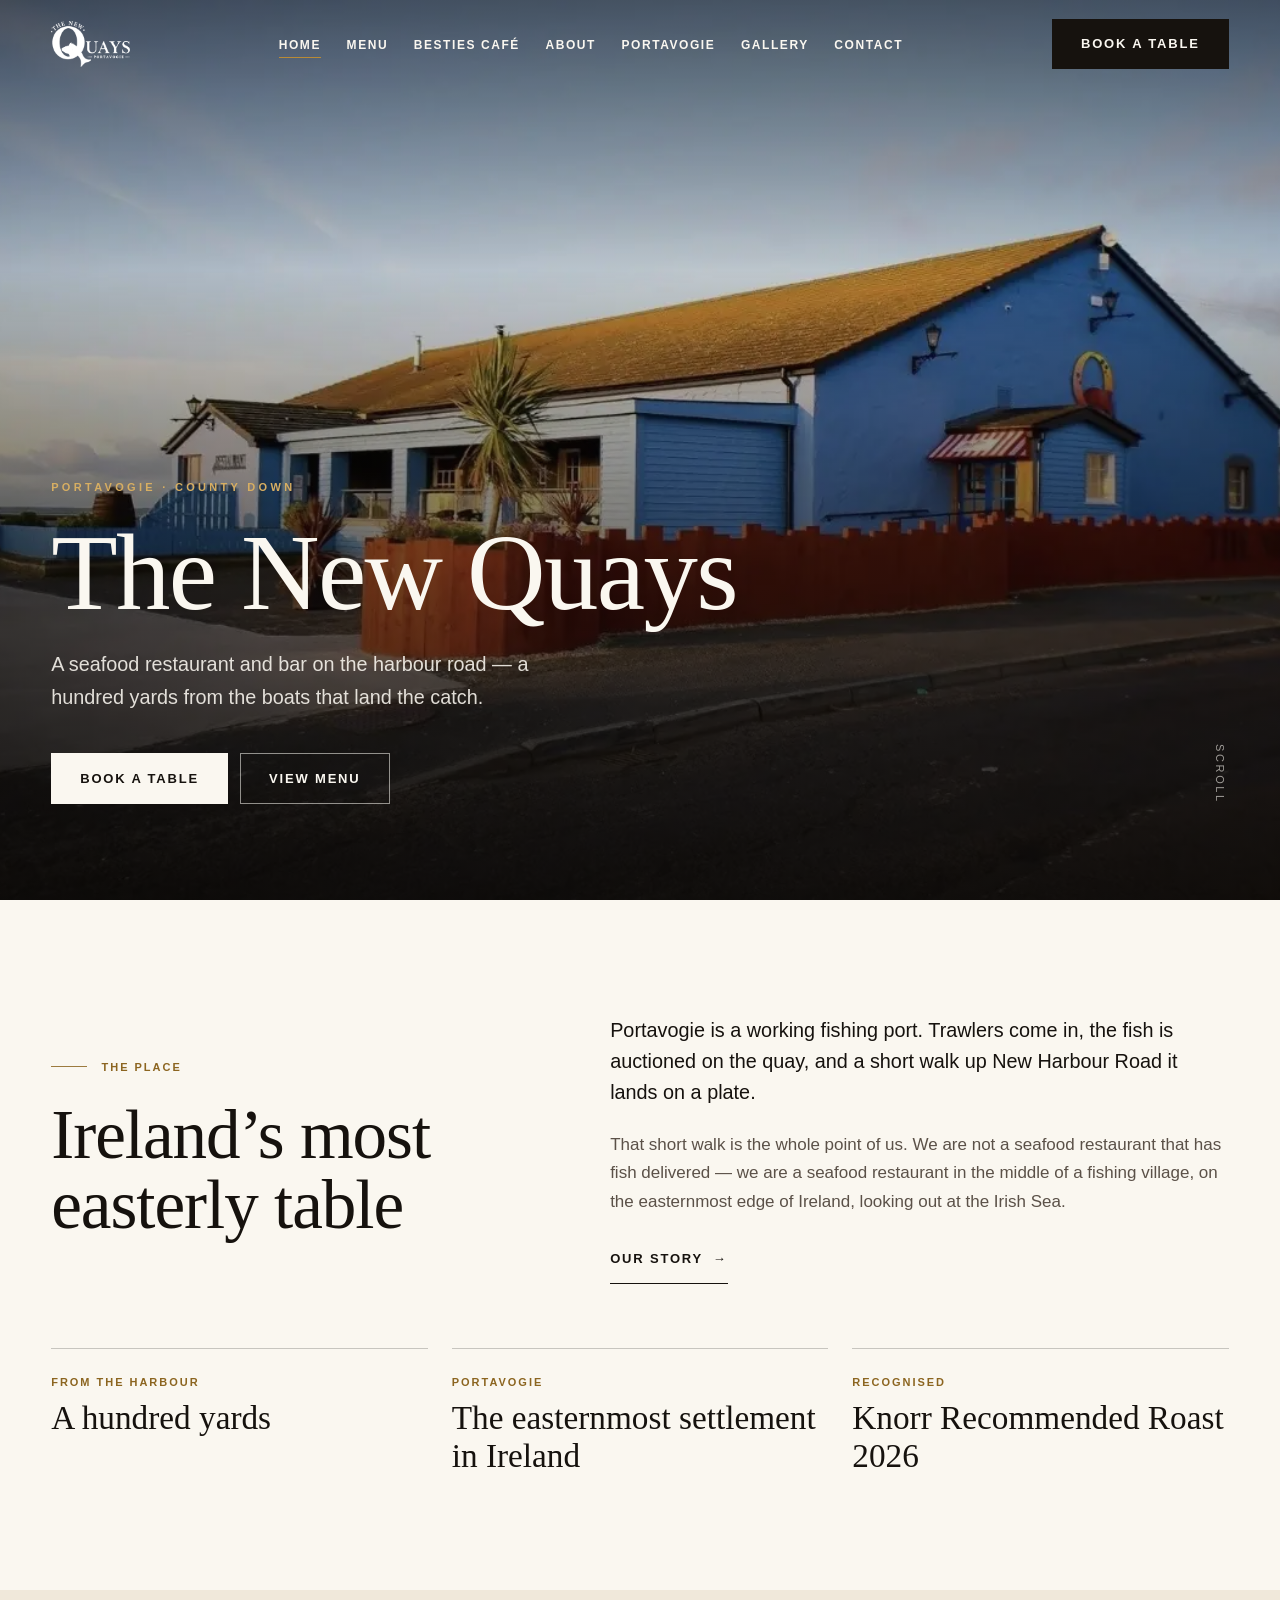
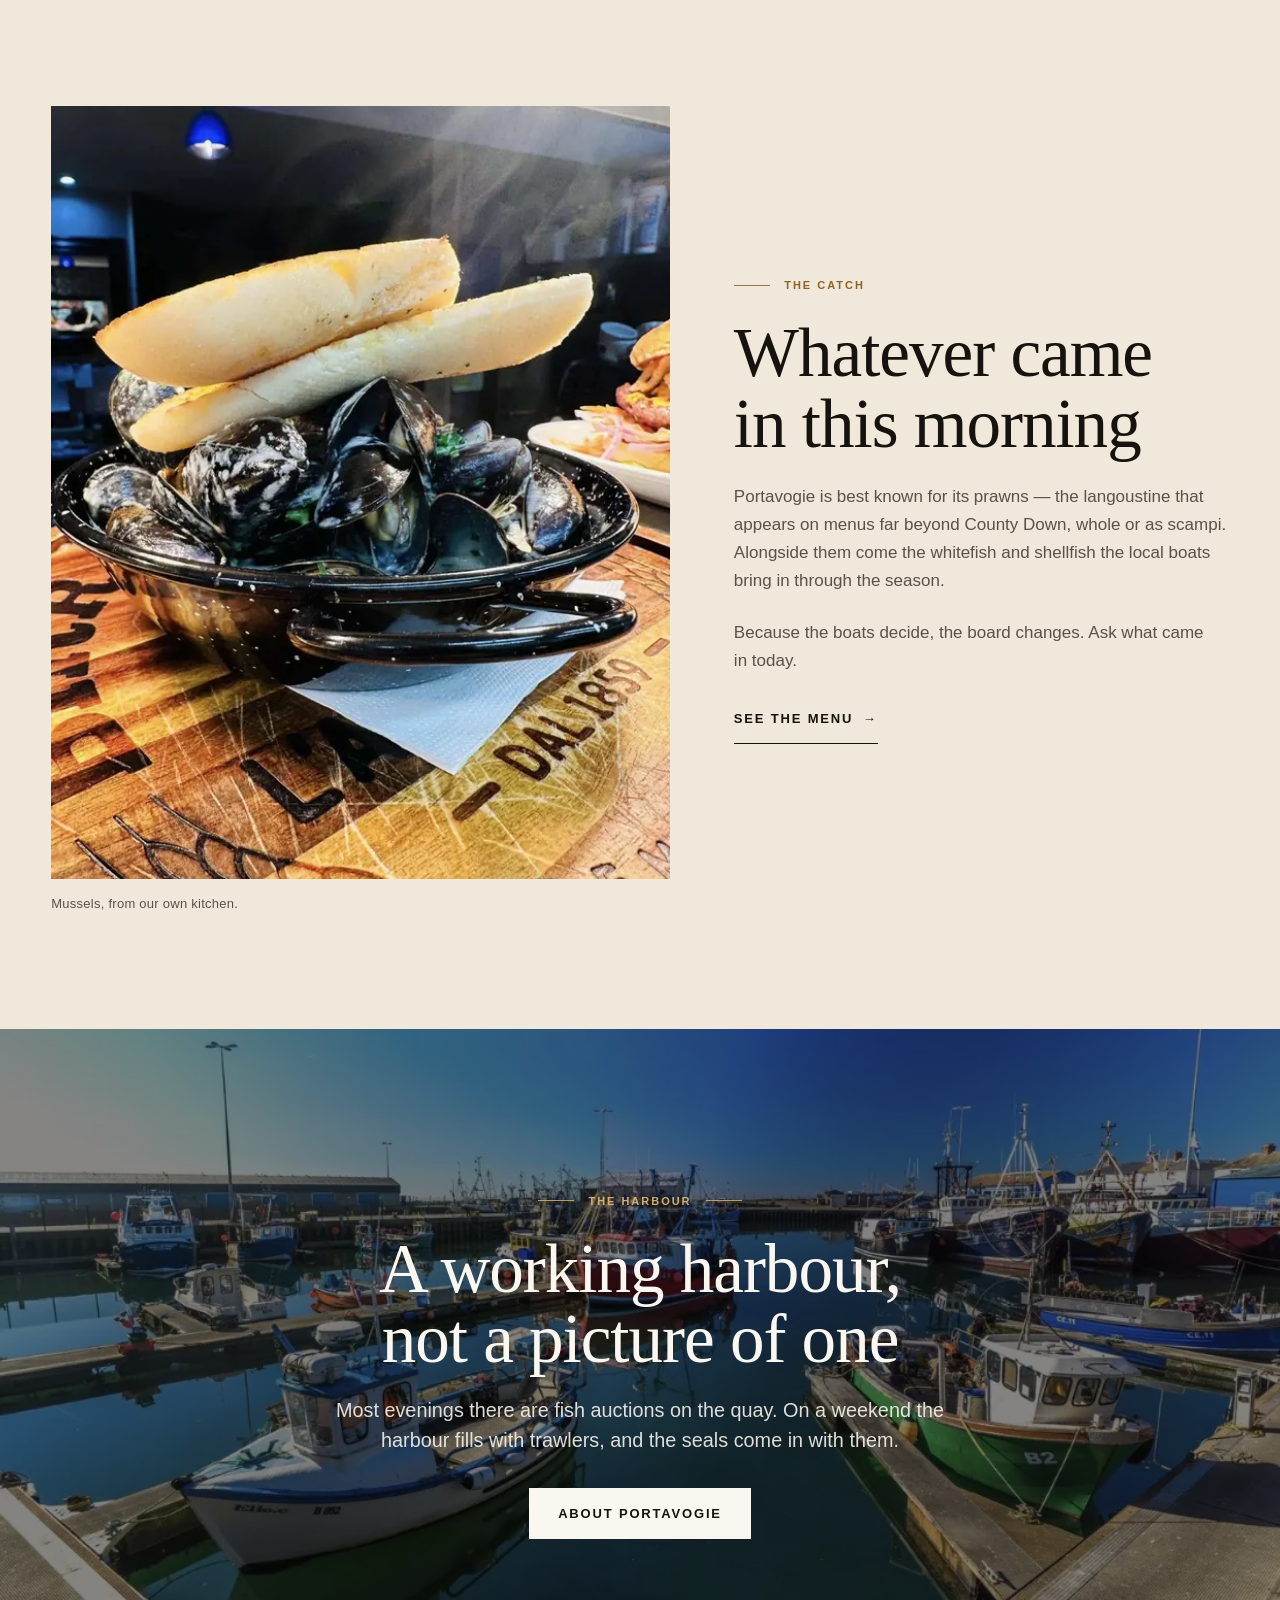
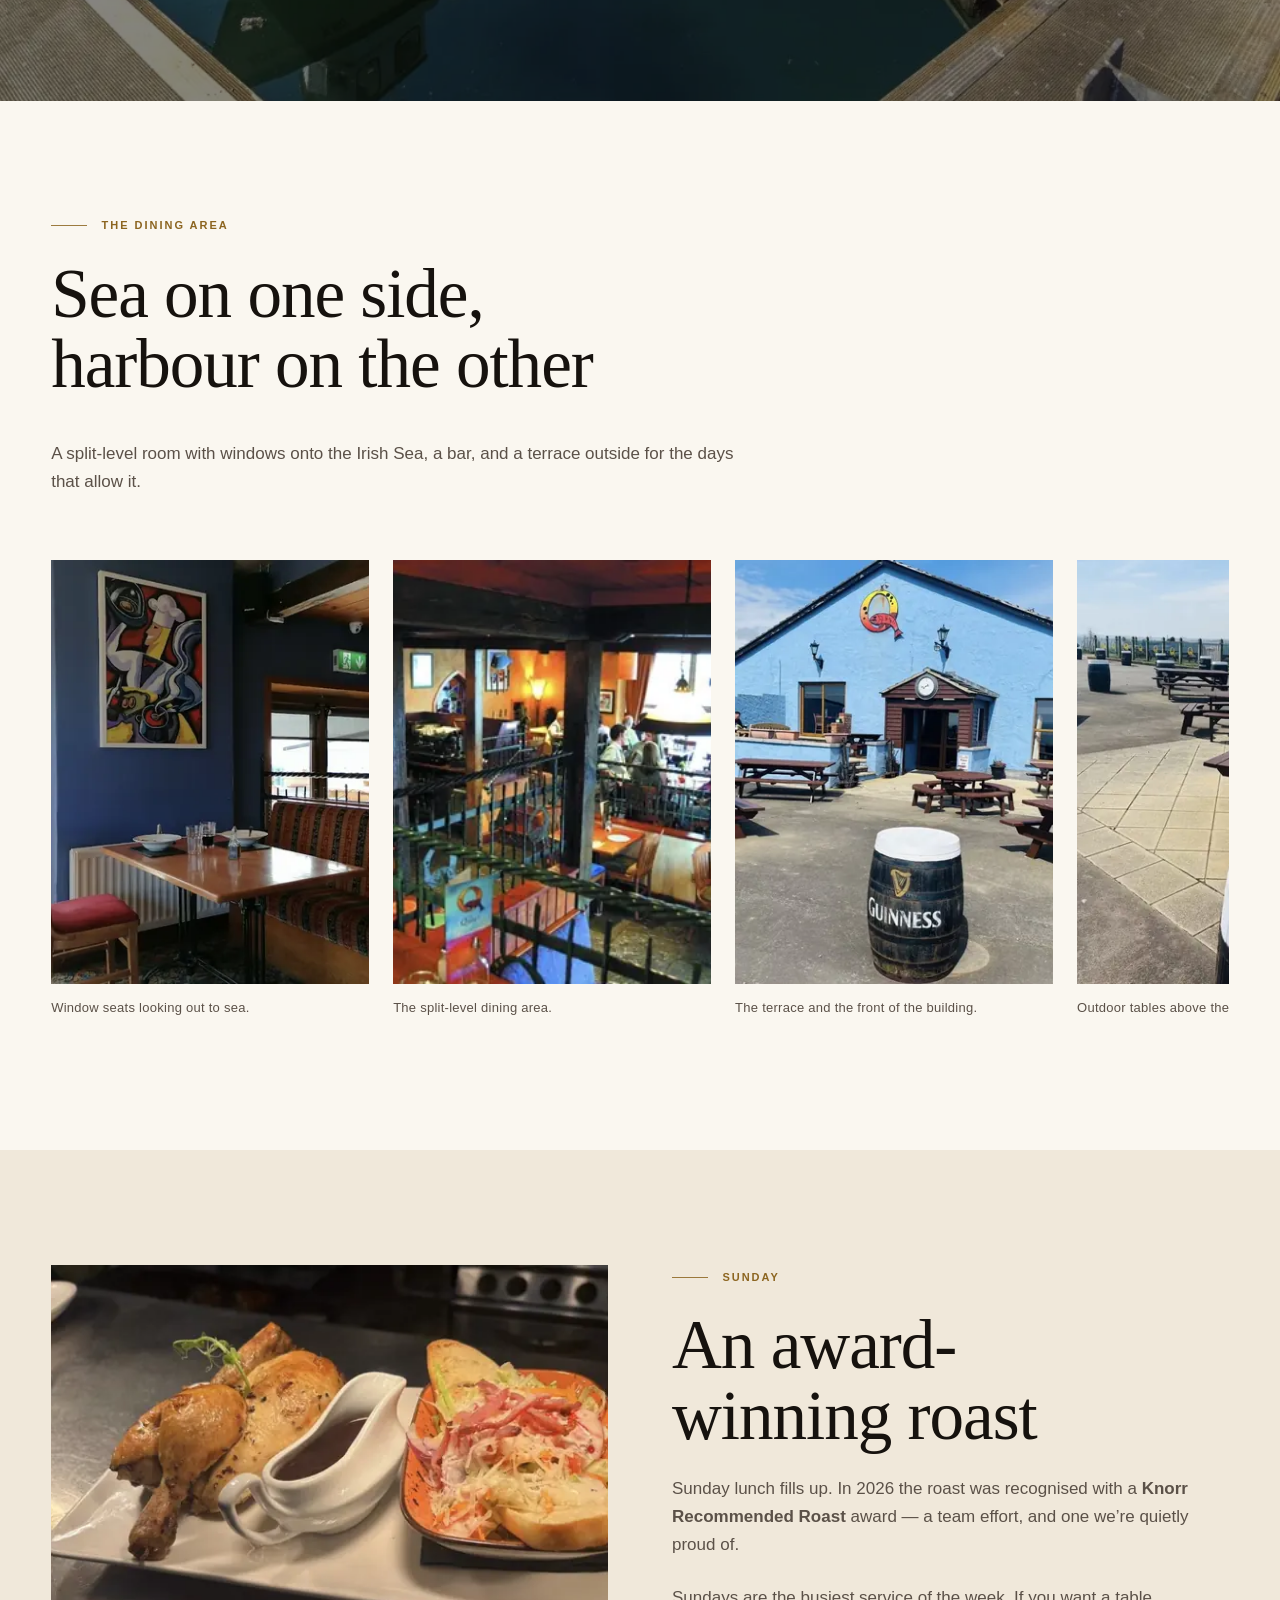
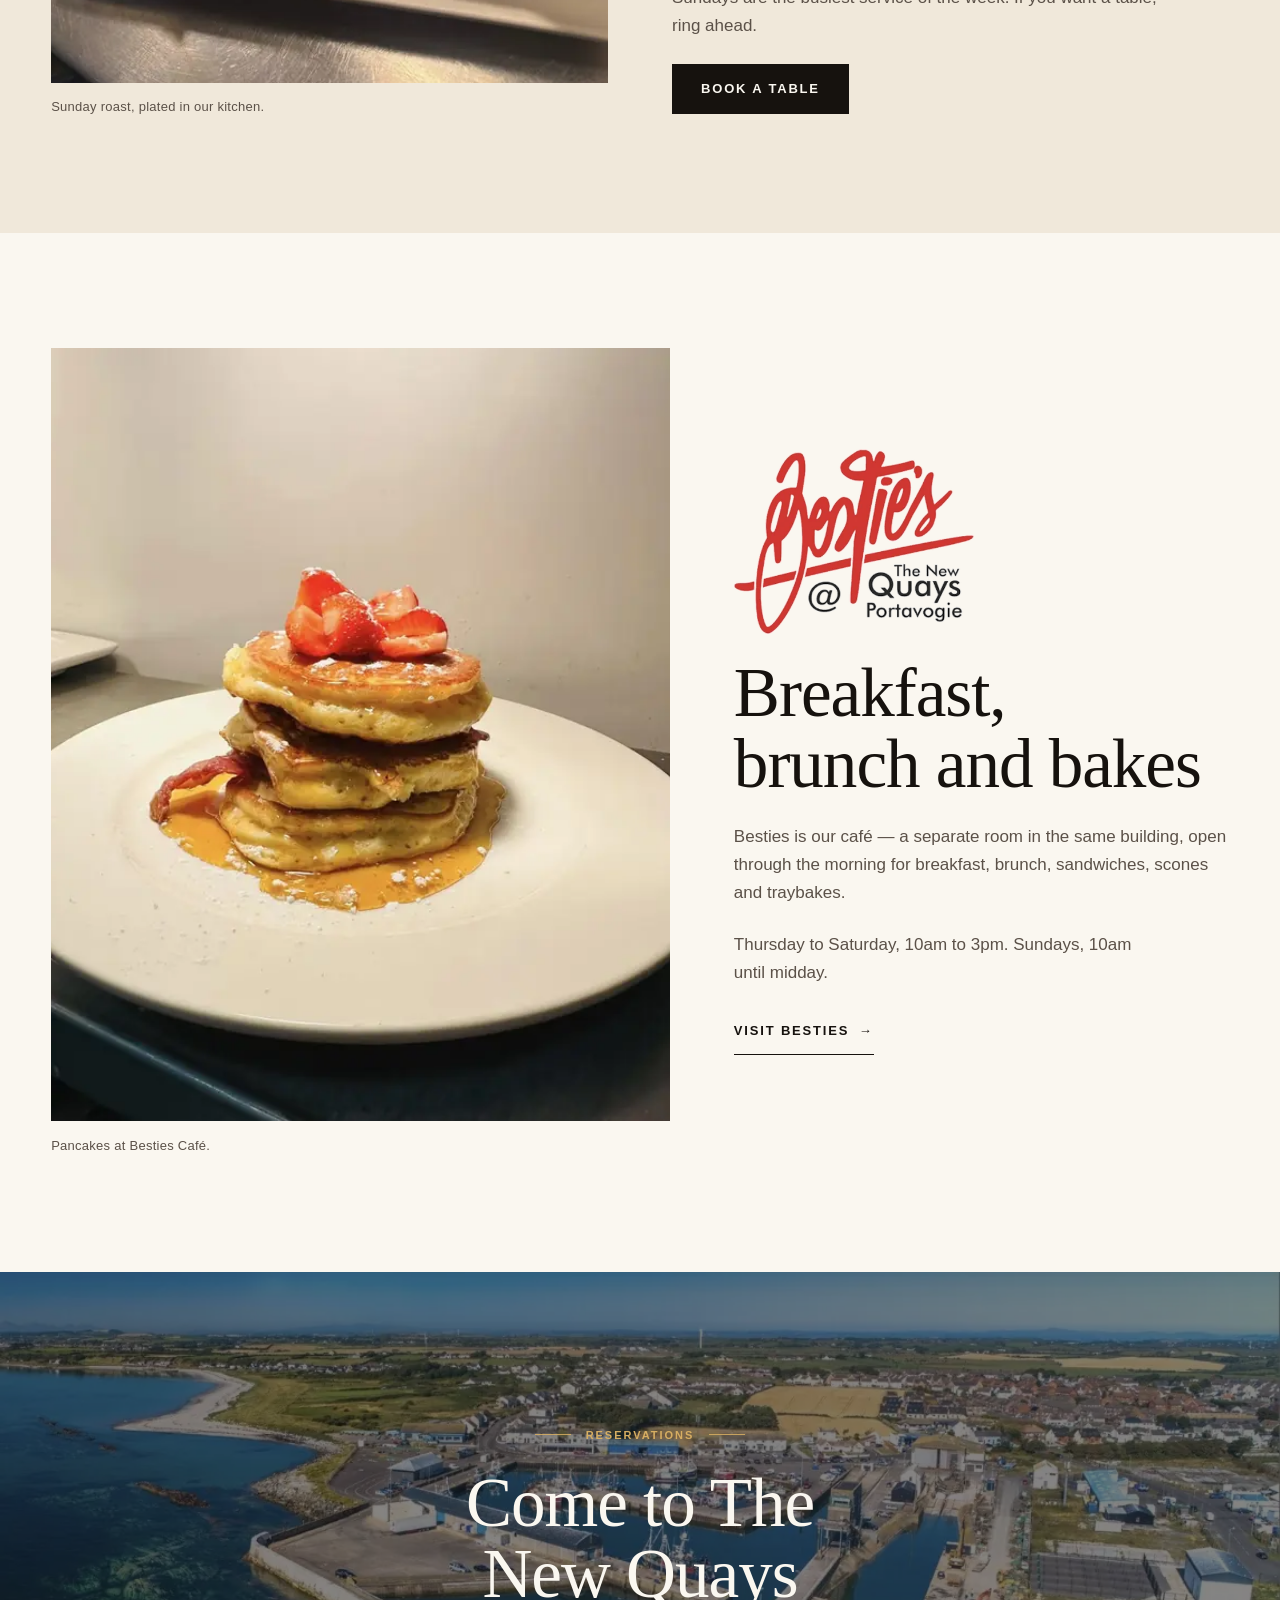
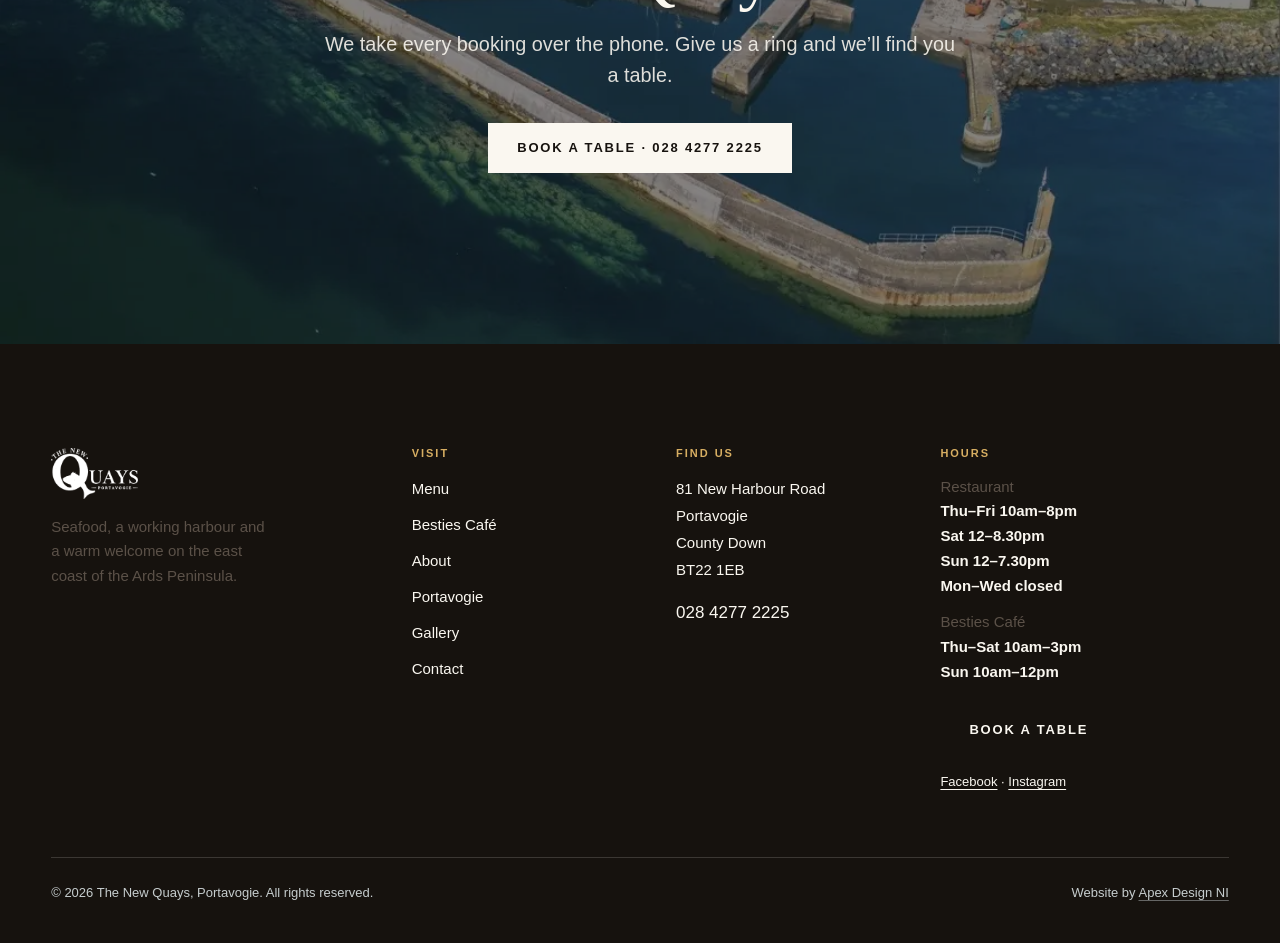
==== commit 0662b376: "Add files via upload" ====
--- a/index.html
+++ b/index.html
@@ -14,12 +14,12 @@
   <meta property="og:title" content="The New Quays, Portavogie | Seafood Restaurant &amp; Bar, County Down">
   <meta property="og:description" content="Seafood restaurant and bar on the harbour road in Portavogie, County Down. A hundred yards from the boats. Book a table on 028 4277 2225.">
   <meta property="og:url" content="https://REPLACE-WITH-DOMAIN.co.uk/index.html">
-  <meta property="og:image" content="https://REPLACE-WITH-DOMAIN.co.uk/img/harbour-aerial.jpg">
+  <meta property="og:image" content="https://REPLACE-WITH-DOMAIN.co.uk/img/exterior-dusk.jpg">
   <meta property="og:image:alt" content="The New Quays, Portavogie">
   <meta name="twitter:card" content="summary_large_image">
   <meta name="twitter:title" content="The New Quays, Portavogie | Seafood Restaurant &amp; Bar, County Down">
   <meta name="twitter:description" content="Seafood restaurant and bar on the harbour road in Portavogie, County Down. A hundred yards from the boats. Book a table on 028 4277 2225.">
-  <meta name="twitter:image" content="https://REPLACE-WITH-DOMAIN.co.uk/img/harbour-aerial.jpg">
+  <meta name="twitter:image" content="https://REPLACE-WITH-DOMAIN.co.uk/img/exterior-dusk.jpg">
 
   <link rel="icon" href="img/logo-newquays.png" type="image/png">
   <link rel="apple-touch-icon" href="img/logo-newquays.png">
@@ -27,7 +27,7 @@
   <link rel="preconnect" href="https://fonts.googleapis.com">
   <link rel="preconnect" href="https://fonts.gstatic.com" crossorigin>
   <link rel="stylesheet" href="https://fonts.googleapis.com/css2?family=Fraunces:opsz,wght@9..144,300;9..144,400;9..144,500&family=Inter+Tight:wght@400;500;600&display=swap">
-  <link rel="preload" as="image" href="img/harbour-aerial-1146.webp" type="image/webp" fetchpriority="high">
+  <link rel="preload" as="image" href="img/exterior-dusk-1200.webp" type="image/webp" fetchpriority="high">
   <link rel="stylesheet" href="css/style.css">
   <script>document.documentElement.classList.add("js");</script>
 
@@ -45,6 +45,15 @@
   "currenciesAccepted": "GBP",
   "hasMenu": "https://REPLACE-WITH-DOMAIN.co.uk/menu.html",
   "acceptsReservations": "True",
+  "openingHoursSpecification": [
+    {"@type": "OpeningHoursSpecification", "dayOfWeek": ["Thursday","Friday"], "opens": "10:00", "closes": "20:00"},
+    {"@type": "OpeningHoursSpecification", "dayOfWeek": "Saturday", "opens": "12:00", "closes": "20:30"},
+    {"@type": "OpeningHoursSpecification", "dayOfWeek": "Sunday", "opens": "12:00", "closes": "19:30"}
+  ],
+  "sameAs": [
+    "https://www.facebook.com/share/193uvcptFa/",
+    "https://www.instagram.com/thenewquays"
+  ],
   "award": "Knorr Recommended Roast 2026",
   "image": ["https://REPLACE-WITH-DOMAIN.co.uk/img/harbour-aerial.jpg", "https://REPLACE-WITH-DOMAIN.co.uk/img/exterior-terrace.jpg", "https://REPLACE-WITH-DOMAIN.co.uk/img/dish-mussels.jpg"],
   "address": {
@@ -116,7 +125,7 @@
 
 <section class="hero">
   <div class="hero__media">
-    <picture><source type="image/webp" srcset="img/harbour-aerial-600.webp 600w, img/harbour-aerial-900.webp 900w, img/harbour-aerial-1146.webp 1146w" sizes="100vw"><img src="img/harbour-aerial.jpg" alt="Aerial view of Portavogie harbour with fishing boats moored inside the sea walls" loading="eager" decoding="async" fetchpriority="high" width="1146" height="691" class=""></picture>
+    <picture><source type="image/webp" srcset="img/exterior-dusk-600.webp 600w, img/exterior-dusk-900.webp 900w, img/exterior-dusk-1200.webp 1200w, img/exterior-dusk-1225.webp 1225w" sizes="100vw"><img src="img/exterior-dusk.jpg" alt="The New Quays at golden hour, its blue and cream frontage seen from New Harbour Road" loading="eager" decoding="async" fetchpriority="high" width="1225" height="739" class=""></picture>
   </div>
   <div class="hero__inner wrap">
     <p class="hero__place">Portavogie &middot; County Down</p>
@@ -227,7 +236,7 @@
 </section>
 
 <section class="statement">
-  <div class="statement__media"><picture><source type="image/webp" srcset="img/exterior-dusk-600.webp 600w, img/exterior-dusk-900.webp 900w, img/exterior-dusk-1200.webp 1200w, img/exterior-dusk-1225.webp 1225w" sizes="100vw"><img src="img/exterior-dusk.jpg" alt="The New Quays at golden hour, seen from New Harbour Road" loading="lazy" decoding="async" width="1225" height="739" class=""></picture></div>
+  <div class="statement__media"><picture><source type="image/webp" srcset="img/harbour-aerial-600.webp 600w, img/harbour-aerial-900.webp 900w, img/harbour-aerial-1146.webp 1146w" sizes="100vw"><img src="img/harbour-aerial.jpg" alt="Aerial view of Portavogie harbour with the fishing fleet moored inside the sea walls" loading="lazy" decoding="async" width="1146" height="691" class=""></picture></div>
   <div class="statement__inner">
     <p class="eyebrow eyebrow--center" style="color:var(--gold-lt)">Reservations</p>
     <h2>Come to The New Quays</h2>
@@ -265,10 +274,10 @@
       </div>
       <div>
         <h3>Hours</h3>
-        <p class="muted" style="font-size:.9375rem">Restaurant<br><strong style="color:var(--paper)">[OPENING HOURS]</strong></p>
+        <p class="muted" style="font-size:.9375rem">Restaurant<br><strong style="color:var(--paper)">Thu&ndash;Fri 10am&ndash;8pm<br>Sat 12&ndash;8.30pm<br>Sun 12&ndash;7.30pm<br>Mon&ndash;Wed closed</strong></p>
         <p class="muted" style="font-size:.9375rem;margin-top:.75rem">Besties Café<br><strong style="color:var(--paper)">Thu&ndash;Sat 10am&ndash;3pm<br>Sun 10am&ndash;12pm</strong></p>
         <a class="btn btn--primary" style="margin-top:1.25rem" href="tel:+442842772225" data-book>Book a table</a>
-        <p class="muted" style="font-size:.8125rem;margin-top:1rem">[FACEBOOK URL] &middot; [INSTAGRAM URL]</p>
+        <p style="font-size:.8125rem;margin-top:1rem"><a href="https://www.facebook.com/share/193uvcptFa/" rel="noopener">Facebook</a> &middot; <a href="https://www.instagram.com/thenewquays" rel="noopener">Instagram</a></p>
       </div>
     </div>
     <div class="footer-bottom">
--- a/css/style.css
+++ b/css/style.css
@@ -345,7 +345,7 @@
   .hero__media img { width: 100%; height: 100%; object-fit: cover; }
   .hero__media::after {
     content: ""; position: absolute; inset: 0;
-    background: linear-gradient(180deg, rgba(10,8,6,.55) 0%, rgba(10,8,6,.12) 32%, rgba(10,8,6,.72) 100%);
+    background: linear-gradient(180deg, rgba(10,8,6,.62) 0%, rgba(10,8,6,.20) 30%, rgba(10,8,6,.55) 62%, rgba(10,8,6,.88) 100%);
   }
   .hero__inner { position: relative; z-index: 1; width: 100%; padding-block: clamp(3rem, 8vw, 6rem); }
   .hero h1 { max-width: 16ch; }
